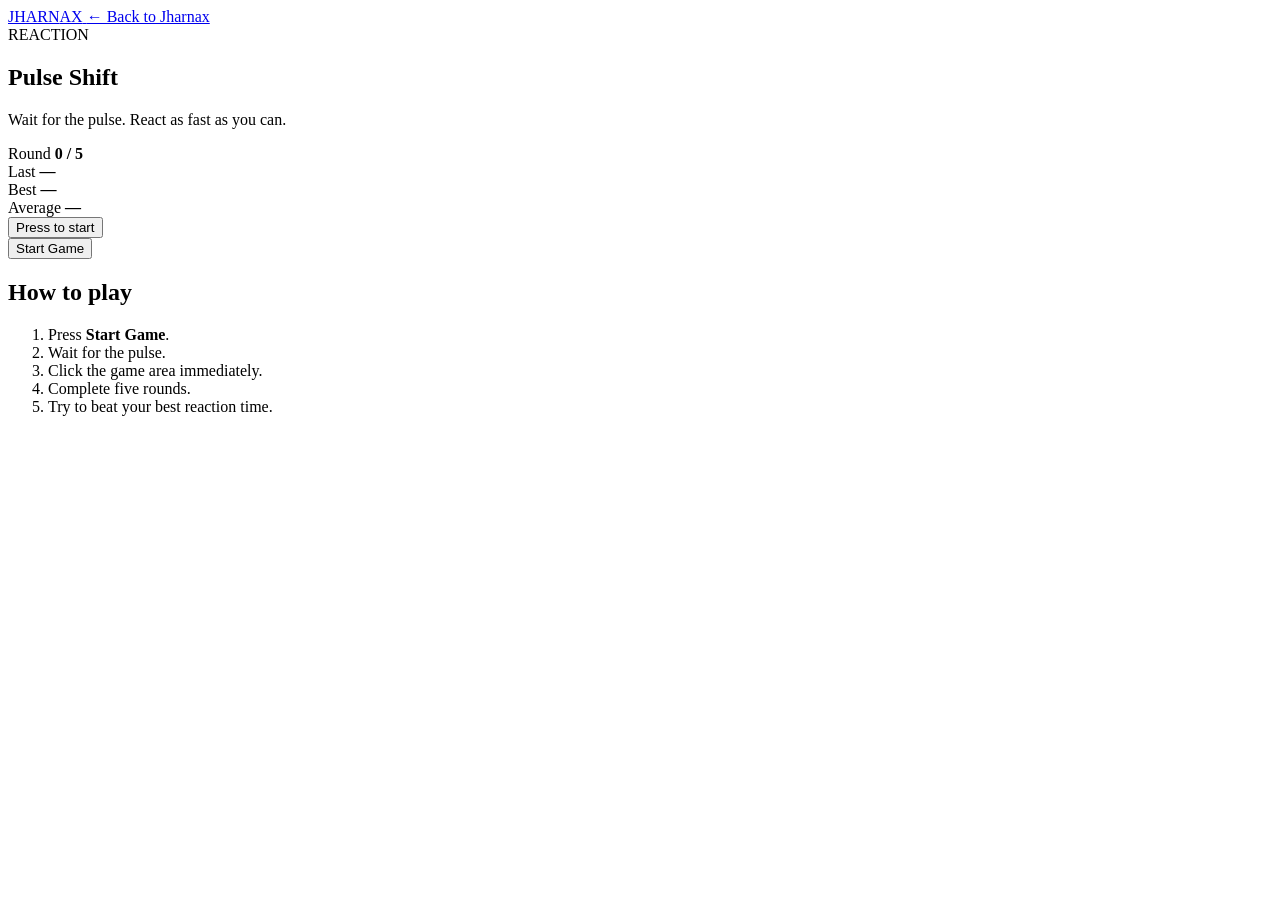
==== games/pulse-shift/index.html @ b1982e3a "Create index.html" ====
<!DOCTYPE html>
<html lang="en">

<head>
    <meta charset="UTF-8">
    <meta name="viewport" content="width=device-width, initial-scale=1.0">

    <title>Pulse Shift — Jharnax</title>

    <meta
        name="description"
        content="Pulse Shift — test your reaction speed in an original Jharnax browser game."
    >

    <link rel="stylesheet" href="style.css">
</head>

<body>

    <header class="game-header">

        <a href="../../index.html" class="brand">
            JHARN<span>AX</span>
        </a>

        <a href="../../index.html" class="back-link">
            ← Back to Jharnax
        </a>

    </header>


    <main class="game-page">

        <section class="game-intro">

            <div class="game-category">
                REACTION
            </div>

            <h1>
                Pulse Shift
            </h1>

            <p>
                Wait for the pulse. React as fast as you can.
            </p>

        </section>


        <section class="game-panel">

            <div class="game-stats">

                <div class="stat">
                    <span>Round</span>
                    <strong id="round">0 / 5</strong>
                </div>

                <div class="stat">
                    <span>Last</span>
                    <strong id="lastTime">—</strong>
                </div>

                <div class="stat">
                    <span>Best</span>
                    <strong id="bestTime">—</strong>
                </div>

                <div class="stat">
                    <span>Average</span>
                    <strong id="averageTime">—</strong>
                </div>

            </div>


            <button
                id="gameArea"
                class="game-area"
                type="button"
            >

                <span id="gameMessage">
                    Press to start
                </span>

            </button>


            <div class="game-actions">

                <button
                    id="startButton"
                    class="primary-button"
                    type="button"
                >
                    Start Game
                </button>

            </div>

        </section>


        <section class="instructions">

            <h2>
                How to play
            </h2>

            <ol>
                <li>Press <strong>Start Game</strong>.</li>
                <li>Wait for the pulse.</li>
                <li>Click the game area immediately.</li>
                <li>Complete five rounds.</li>
                <li>Try to beat your best reaction time.</li>
            </ol>

        </section>

    </main>


    <script src="script.js"></script>

</body>

</html>
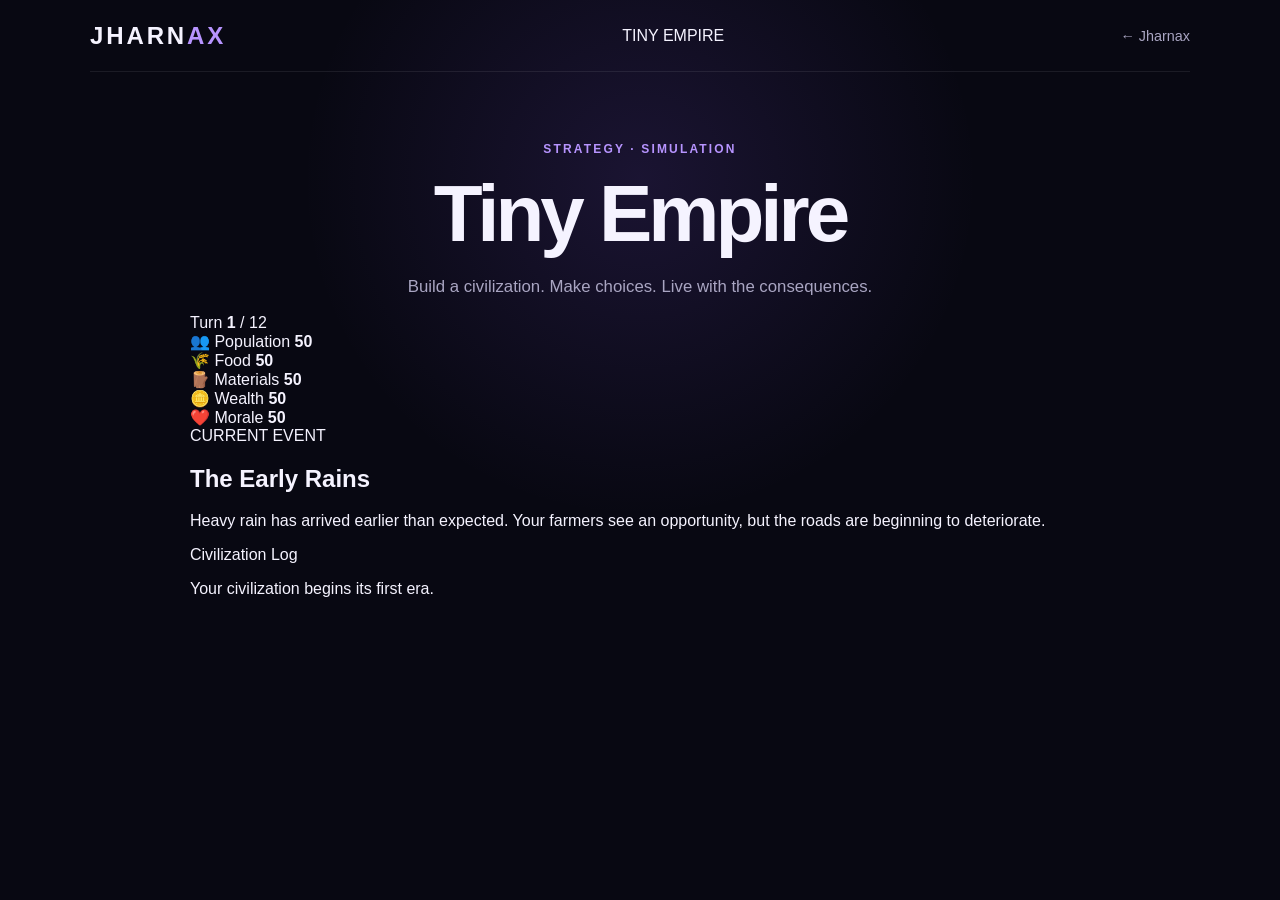
==== commit 08733723: "Update index.html" ====
--- a/games/pulse-shift/index.html
+++ b/games/pulse-shift/index.html
@@ -5,11 +5,11 @@
     <meta charset="UTF-8">
     <meta name="viewport" content="width=device-width, initial-scale=1.0">
 
-    <title>Pulse Shift — Jharnax</title>
+    <title>Tiny Empire — Jharnax</title>
 
     <meta
         name="description"
-        content="Pulse Shift — test your reaction speed in an original Jharnax browser game."
+        content="Tiny Empire — build a civilization through choices, consequences and strategy."
     >
 
     <link rel="stylesheet" href="style.css">
@@ -23,8 +23,12 @@
             JHARN<span>AX</span>
         </a>
 
+        <div class="game-header-title">
+            TINY EMPIRE
+        </div>
+
         <a href="../../index.html" class="back-link">
-            ← Back to Jharnax
+            ← Jharnax
         </a>
 
     </header>
@@ -32,91 +36,266 @@
 
     <main class="game-page">
 
+        <!-- GAME HEADER -->
+
         <section class="game-intro">
 
             <div class="game-category">
-                REACTION
+                STRATEGY · SIMULATION
             </div>
 
             <h1>
-                Pulse Shift
+                Tiny Empire
             </h1>
 
             <p>
-                Wait for the pulse. React as fast as you can.
+                Build a civilization. Make choices. Live with the consequences.
             </p>
 
         </section>
 
 
-        <section class="game-panel">
-
-            <div class="game-stats">
-
-                <div class="stat">
-                    <span>Round</span>
-                    <strong id="round">0 / 5</strong>
-                </div>
-
-                <div class="stat">
-                    <span>Last</span>
-                    <strong id="lastTime">—</strong>
-                </div>
-
-                <div class="stat">
-                    <span>Best</span>
-                    <strong id="bestTime">—</strong>
-                </div>
-
-                <div class="stat">
-                    <span>Average</span>
-                    <strong id="averageTime">—</strong>
-                </div>
+        <!-- TURN -->
+
+        <div class="turn-display">
+            Turn <strong id="turnNumber">1</strong> / 12
+        </div>
+
+
+        <!-- RESOURCES -->
+
+        <section class="resources">
+
+            <div class="resource-card">
+
+                <div class="resource-top">
+                    <span>👥 Population</span>
+                    <strong id="populationValue">50</strong>
+                </div>
+
+                <div class="resource-bar">
+                    <div
+                        class="resource-fill population-fill"
+                        id="populationBar"
+                    ></div>
+                </div>
+
+            </div>
+
+
+            <div class="resource-card">
+
+                <div class="resource-top">
+                    <span>🌾 Food</span>
+                    <strong id="foodValue">50</strong>
+                </div>
+
+                <div class="resource-bar">
+                    <div
+                        class="resource-fill food-fill"
+                        id="foodBar"
+                    ></div>
+                </div>
+
+            </div>
+
+
+            <div class="resource-card">
+
+                <div class="resource-top">
+                    <span>🪵 Materials</span>
+                    <strong id="materialsValue">50</strong>
+                </div>
+
+                <div class="resource-bar">
+                    <div
+                        class="resource-fill materials-fill"
+                        id="materialsBar"
+                    ></div>
+                </div>
+
+            </div>
+
+
+            <div class="resource-card">
+
+                <div class="resource-top">
+                    <span>🪙 Wealth</span>
+                    <strong id="wealthValue">50</strong>
+                </div>
+
+                <div class="resource-bar">
+                    <div
+                        class="resource-fill wealth-fill"
+                        id="wealthBar"
+                    ></div>
+                </div>
+
+            </div>
+
+
+            <div class="resource-card">
+
+                <div class="resource-top">
+                    <span>❤️ Morale</span>
+                    <strong id="moraleValue">50</strong>
+                </div>
+
+                <div class="resource-bar">
+                    <div
+                        class="resource-fill morale-fill"
+                        id="moraleBar"
+                    ></div>
+                </div>
+
+            </div>
+
+        </section>
+
+
+        <!-- EVENT -->
+
+        <section class="event-panel">
+
+            <div class="event-label">
+                CURRENT EVENT
+            </div>
+
+            <h2 id="eventTitle">
+                The Early Rains
+            </h2>
+
+            <p
+                class="event-description"
+                id="eventDescription"
+            >
+                Heavy rain has arrived earlier than expected.
+                Your farmers see an opportunity, but the roads
+                are beginning to deteriorate.
+            </p>
+
+
+            <div
+                class="choices"
+                id="choices"
+            >
+
+                <!-- Choices generated by JavaScript -->
+
+            </div>
+
+        </section>
+
+
+        <!-- LOG -->
+
+        <section class="civilization-log">
+
+            <div class="log-heading">
+                Civilization Log
+            </div>
+
+            <div
+                class="log-entries"
+                id="logEntries"
+            >
+                <p>
+                    Your civilization begins its first era.
+                </p>
+            </div>
+
+        </section>
+
+
+        <!-- END SCREEN -->
+
+        <section
+            class="end-screen"
+            id="endScreen"
+            hidden
+        >
+
+            <div class="game-category">
+                ERA COMPLETE
+            </div>
+
+            <h2 id="endingTitle">
+                Your Era Is Complete
+            </h2>
+
+            <p
+                class="ending-subtitle"
+                id="endingSubtitle"
+            ></p>
+
+
+            <div class="final-stats">
+
+                <div>
+                    <span>Population</span>
+                    <strong id="finalPopulation"></strong>
+                </div>
+
+                <div>
+                    <span>Food</span>
+                    <strong id="finalFood"></strong>
+                </div>
+
+                <div>
+                    <span>Materials</span>
+                    <strong id="finalMaterials"></strong>
+                </div>
+
+                <div>
+                    <span>Wealth</span>
+                    <strong id="finalWealth"></strong>
+                </div>
+
+                <div>
+                    <span>Morale</span>
+                    <strong id="finalMorale"></strong>
+                </div>
+
+            </div>
+
+
+            <div class="final-story">
+
+                <h3>
+                    Your Civilization
+                </h3>
+
+                <p id="finalStory"></p>
+
+            </div>
+
+
+            <div class="defining-trait">
+
+                <span>
+                    Your defining trait
+                </span>
+
+                <strong id="definingTrait"></strong>
 
             </div>
 
 
             <button
-                id="gameArea"
-                class="game-area"
+                id="playAgainButton"
+                class="primary-button"
                 type="button"
             >
-
-                <span id="gameMessage">
-                    Press to start
-                </span>
-
+                Build Again
             </button>
 
 
-            <div class="game-actions">
-
-                <button
-                    id="startButton"
-                    class="primary-button"
-                    type="button"
-                >
-                    Start Game
-                </button>
-
-            </div>
-
-        </section>
-
-
-        <section class="instructions">
-
-            <h2>
-                How to play
-            </h2>
-
-            <ol>
-                <li>Press <strong>Start Game</strong>.</li>
-                <li>Wait for the pulse.</li>
-                <li>Click the game area immediately.</li>
-                <li>Complete five rounds.</li>
-                <li>Try to beat your best reaction time.</li>
-            </ol>
+            <a
+                href="../../index.html"
+                class="secondary-button"
+            >
+                Return to Jharnax
+            </a>
 
         </section>
 
--- a/games/pulse-shift/style.css
+++ b/games/pulse-shift/style.css
@@ -0,0 +1,338 @@
+:root {
+    --bg: #080812;
+    --surface: #111124;
+    --surface-light: #181833;
+    --text: #f5f3ff;
+    --muted: #a9a5c2;
+    --accent: #8b5cf6;
+    --accent-light: #b794ff;
+    --danger: #ef4444;
+    --success: #22c55e;
+    --border: rgba(255, 255, 255, 0.08);
+}
+
+* {
+    box-sizing: border-box;
+}
+
+body {
+    margin: 0;
+    min-height: 100vh;
+
+    font-family:
+        Arial,
+        Helvetica,
+        sans-serif;
+
+    background:
+        radial-gradient(
+            circle at 50% 20%,
+            rgba(139, 92, 246, 0.14),
+            transparent 35%
+        ),
+        var(--bg);
+
+    color: var(--text);
+}
+
+button {
+    font: inherit;
+}
+
+.brand {
+    color: var(--text);
+    text-decoration: none;
+
+    font-size: 1.5rem;
+    font-weight: 900;
+    letter-spacing: 0.12em;
+}
+
+.brand span {
+    color: var(--accent-light);
+}
+
+
+/* HEADER */
+
+.game-header {
+    width: min(1100px, calc(100% - 40px));
+
+    min-height: 72px;
+
+    margin: 0 auto;
+
+    display: flex;
+    align-items: center;
+    justify-content: space-between;
+
+    border-bottom: 1px solid var(--border);
+}
+
+.back-link {
+    color: var(--muted);
+
+    font-size: 0.9rem;
+    text-decoration: none;
+}
+
+.back-link:hover {
+    color: var(--text);
+}
+
+
+/* PAGE */
+
+.game-page {
+    width: min(900px, calc(100% - 40px));
+
+    margin: 0 auto;
+
+    padding: 70px 0 100px;
+}
+
+.game-intro {
+    text-align: center;
+}
+
+.game-category {
+    color: var(--accent-light);
+
+    font-size: 0.75rem;
+    font-weight: 800;
+
+    letter-spacing: 0.18em;
+}
+
+.game-intro h1 {
+    margin: 12px 0 12px;
+
+    font-size: clamp(3rem, 8vw, 5rem);
+    letter-spacing: -0.05em;
+}
+
+.game-intro p {
+    color: var(--muted);
+
+    font-size: 1.05rem;
+}
+
+
+/* GAME PANEL */
+
+.game-panel {
+    margin-top: 45px;
+
+    padding: 25px;
+
+    border: 1px solid var(--border);
+    border-radius: 24px;
+
+    background: rgba(17, 17, 36, 0.8);
+}
+
+
+/* STATS */
+
+.game-stats {
+    display: grid;
+
+    grid-template-columns:
+        repeat(4, 1fr);
+
+    gap: 12px;
+
+    margin-bottom: 18px;
+}
+
+.stat {
+    padding: 14px;
+
+    border: 1px solid var(--border);
+    border-radius: 12px;
+
+    background: var(--surface-light);
+
+    text-align: center;
+}
+
+.stat span {
+    display: block;
+
+    margin-bottom: 6px;
+
+    color: var(--muted);
+
+    font-size: 0.72rem;
+    text-transform: uppercase;
+    letter-spacing: 0.08em;
+}
+
+.stat strong {
+    font-size: 1rem;
+}
+
+
+/* GAME AREA */
+
+.game-area {
+    width: 100%;
+    min-height: 390px;
+
+    border: 2px solid var(--border);
+    border-radius: 18px;
+
+    background:
+        radial-gradient(
+            circle at center,
+            rgba(139, 92, 246, 0.08),
+            transparent 55%
+        ),
+        var(--surface);
+
+    color: var(--text);
+
+    cursor: pointer;
+
+    transition:
+        background 0.15s ease,
+        border-color 0.15s ease;
+}
+
+.game-area:hover {
+    border-color: rgba(183, 148, 255, 0.3);
+}
+
+.game-area.waiting {
+    background:
+        radial-gradient(
+            circle at center,
+            rgba(239, 68, 68, 0.2),
+            transparent 55%
+        ),
+        var(--surface);
+}
+
+.game-area.ready {
+    background:
+        radial-gradient(
+            circle at center,
+            rgba(34, 197, 94, 0.35),
+            transparent 60%
+        ),
+        #102219;
+
+    border-color: var(--success);
+}
+
+.game-area.too-early {
+    background:
+        radial-gradient(
+            circle at center,
+            rgba(239, 68, 68, 0.25),
+            transparent 60%
+        ),
+        #211015;
+
+    border-color: var(--danger);
+}
+
+#gameMessage {
+    display: block;
+
+    padding: 20px;
+
+    font-size: clamp(1.2rem, 3vw, 1.8rem);
+    font-weight: 700;
+}
+
+
+/* BUTTON */
+
+.game-actions {
+    display: flex;
+    justify-content: center;
+
+    margin-top: 20px;
+}
+
+.primary-button {
+    padding: 13px 28px;
+
+    border: 0;
+    border-radius: 12px;
+
+    background: var(--accent);
+    color: white;
+
+    font-weight: 700;
+
+    cursor: pointer;
+
+    transition:
+        transform 0.2s ease,
+        background 0.2s ease;
+}
+
+.primary-button:hover {
+    background: var(--accent-light);
+
+    transform: translateY(-2px);
+}
+
+
+/* INSTRUCTIONS */
+
+.instructions {
+    max-width: 650px;
+
+    margin: 55px auto 0;
+}
+
+.instructions h2 {
+    margin-bottom: 18px;
+
+    font-size: 1.5rem;
+}
+
+.instructions ol {
+    margin: 0;
+    padding-left: 22px;
+
+    color: var(--muted);
+
+    line-height: 1.9;
+}
+
+.instructions strong {
+    color: var(--text);
+}
+
+
+/* MOBILE */
+
+@media (max-width: 650px) {
+
+    .game-header {
+        width: min(100% - 28px, 1100px);
+    }
+
+    .game-page {
+        width: min(100% - 28px, 900px);
+
+        padding-top: 50px;
+    }
+
+    .game-panel {
+        padding: 15px;
+    }
+
+    .game-stats {
+        grid-template-columns:
+            repeat(2, 1fr);
+    }
+
+    .game-area {
+        min-height: 320px;
+    }
+}
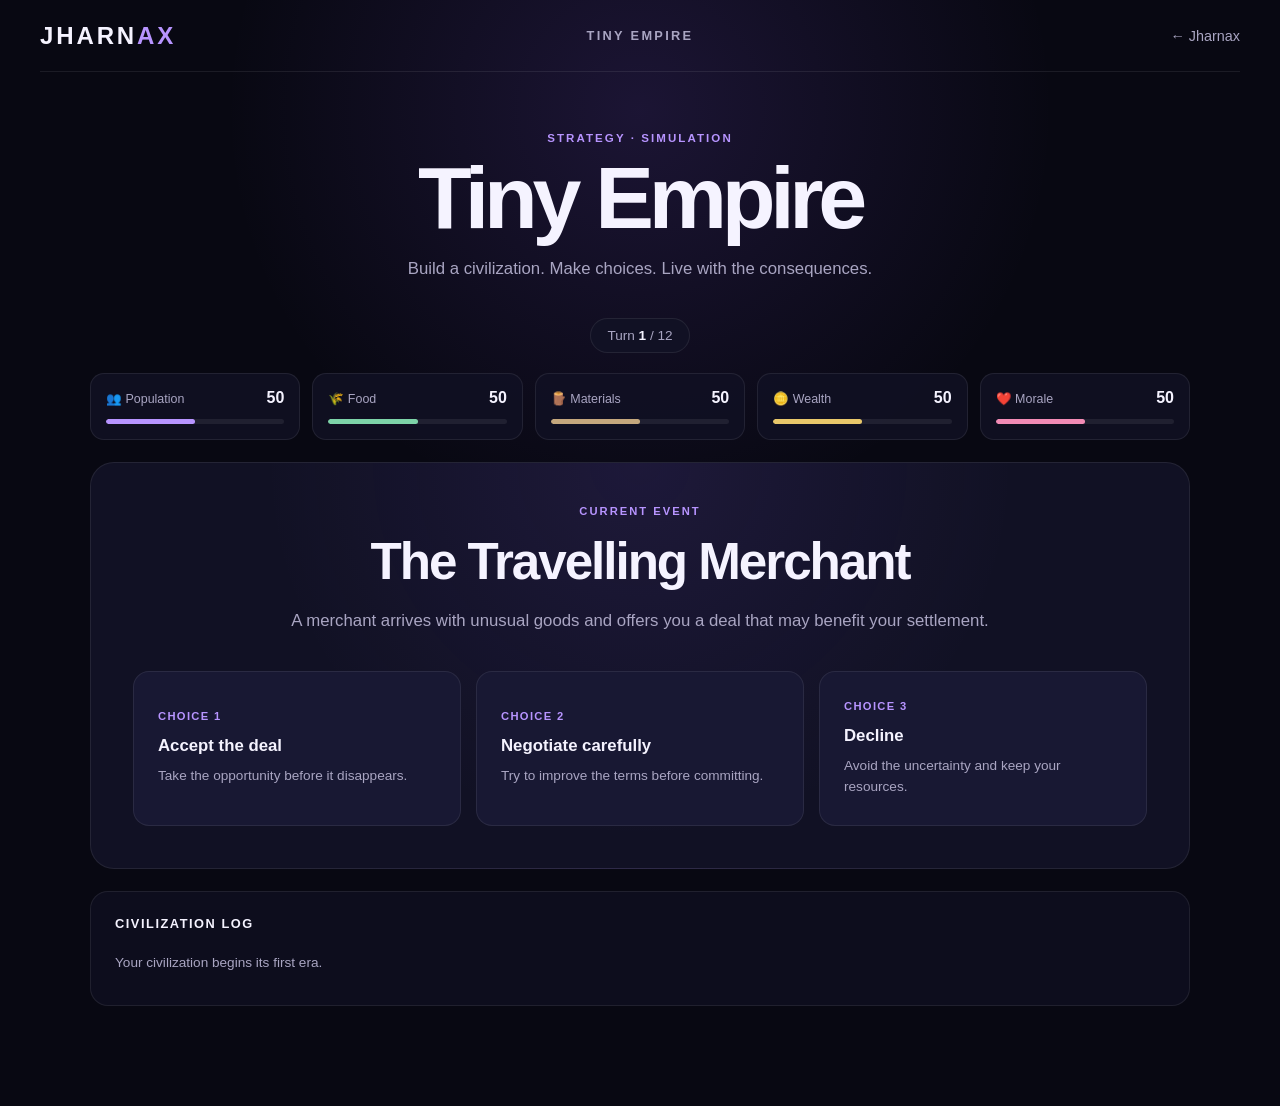
==== commit 523b1729: "Update index.html" ====
--- a/games/pulse-shift/index.html
+++ b/games/pulse-shift/index.html
@@ -2,8 +2,13 @@
 <html lang="en">
 
 <head>
+
     <meta charset="UTF-8">
-    <meta name="viewport" content="width=device-width, initial-scale=1.0">
+
+    <meta
+        name="viewport"
+        content="width=device-width, initial-scale=1.0"
+    >
 
     <title>Tiny Empire — Jharnax</title>
 
@@ -13,9 +18,14 @@
     >
 
     <link rel="stylesheet" href="style.css">
+
 </head>
 
+
 <body>
+
+
+    <!-- HEADER -->
 
     <header class="game-header">
 
@@ -34,9 +44,13 @@
     </header>
 
 
+
+    <!-- GAME -->
+
     <main class="game-page">
 
-        <!-- GAME HEADER -->
+
+        <!-- GAME INTRO -->
 
         <section class="game-intro">
 
@@ -55,115 +69,174 @@
         </section>
 
 
+
         <!-- TURN -->
 
         <div class="turn-display">
+
             Turn <strong id="turnNumber">1</strong> / 12
+
         </div>
 
 
+
         <!-- RESOURCES -->
 
         <section class="resources">
 
+
             <div class="resource-card">
 
                 <div class="resource-top">
-                    <span>👥 Population</span>
-                    <strong id="populationValue">50</strong>
+
+                    <span>
+                        👥 Population
+                    </span>
+
+                    <strong id="populationValue">
+                        50
+                    </strong>
+
                 </div>
 
                 <div class="resource-bar">
+
                     <div
                         class="resource-fill population-fill"
                         id="populationBar"
                     ></div>
-                </div>
-
-            </div>
+
+                </div>
+
+            </div>
+
 
 
             <div class="resource-card">
 
                 <div class="resource-top">
-                    <span>🌾 Food</span>
-                    <strong id="foodValue">50</strong>
+
+                    <span>
+                        🌾 Food
+                    </span>
+
+                    <strong id="foodValue">
+                        50
+                    </strong>
+
                 </div>
 
                 <div class="resource-bar">
+
                     <div
                         class="resource-fill food-fill"
                         id="foodBar"
                     ></div>
-                </div>
-
-            </div>
+
+                </div>
+
+            </div>
+
 
 
             <div class="resource-card">
 
                 <div class="resource-top">
-                    <span>🪵 Materials</span>
-                    <strong id="materialsValue">50</strong>
+
+                    <span>
+                        🪵 Materials
+                    </span>
+
+                    <strong id="materialsValue">
+                        50
+                    </strong>
+
                 </div>
 
                 <div class="resource-bar">
+
                     <div
                         class="resource-fill materials-fill"
                         id="materialsBar"
                     ></div>
-                </div>
-
-            </div>
+
+                </div>
+
+            </div>
+
 
 
             <div class="resource-card">
 
                 <div class="resource-top">
-                    <span>🪙 Wealth</span>
-                    <strong id="wealthValue">50</strong>
+
+                    <span>
+                        🪙 Wealth
+                    </span>
+
+                    <strong id="wealthValue">
+                        50
+                    </strong>
+
                 </div>
 
                 <div class="resource-bar">
+
                     <div
                         class="resource-fill wealth-fill"
                         id="wealthBar"
                     ></div>
-                </div>
-
-            </div>
+
+                </div>
+
+            </div>
+
 
 
             <div class="resource-card">
 
                 <div class="resource-top">
-                    <span>❤️ Morale</span>
-                    <strong id="moraleValue">50</strong>
+
+                    <span>
+                        ❤️ Morale
+                    </span>
+
+                    <strong id="moraleValue">
+                        50
+                    </strong>
+
                 </div>
 
                 <div class="resource-bar">
+
                     <div
                         class="resource-fill morale-fill"
                         id="moraleBar"
                     ></div>
-                </div>
-
-            </div>
+
+                </div>
+
+            </div>
+
 
         </section>
 
 
+
         <!-- EVENT -->
 
         <section class="event-panel">
+
 
             <div class="event-label">
                 CURRENT EVENT
             </div>
+
 
             <h2 id="eventTitle">
                 The Early Rains
             </h2>
+
 
             <p
                 class="event-description"
@@ -184,27 +257,35 @@
 
             </div>
 
+
         </section>
 
 
-        <!-- LOG -->
+
+        <!-- CIVILIZATION LOG -->
 
         <section class="civilization-log">
+
 
             <div class="log-heading">
                 Civilization Log
             </div>
+
 
             <div
                 class="log-entries"
                 id="logEntries"
             >
+
                 <p>
                     Your civilization begins its first era.
                 </p>
-            </div>
+
+            </div>
+
 
         </section>
+
 
 
         <!-- END SCREEN -->
@@ -215,13 +296,16 @@
             hidden
         >
 
+
             <div class="game-category">
                 ERA COMPLETE
             </div>
+
 
             <h2 id="endingTitle">
                 Your Era Is Complete
             </h2>
+
 
             <p
                 class="ending-subtitle"
@@ -229,57 +313,193 @@
             ></p>
 
 
+
+            <!-- FINAL STATS -->
+
             <div class="final-stats">
 
+
                 <div>
-                    <span>Population</span>
+
+                    <span>
+                        Population
+                    </span>
+
                     <strong id="finalPopulation"></strong>
-                </div>
+
+                </div>
+
 
                 <div>
-                    <span>Food</span>
+
+                    <span>
+                        Food
+                    </span>
+
                     <strong id="finalFood"></strong>
-                </div>
+
+                </div>
+
 
                 <div>
-                    <span>Materials</span>
+
+                    <span>
+                        Materials
+                    </span>
+
                     <strong id="finalMaterials"></strong>
-                </div>
+
+                </div>
+
 
                 <div>
-                    <span>Wealth</span>
+
+                    <span>
+                        Wealth
+                    </span>
+
                     <strong id="finalWealth"></strong>
-                </div>
+
+                </div>
+
 
                 <div>
-                    <span>Morale</span>
+
+                    <span>
+                        Morale
+                    </span>
+
                     <strong id="finalMorale"></strong>
-                </div>
-
-            </div>
-
+
+                </div>
+
+
+            </div>
+
+
+
+            <!-- CIVILIZATION PORTRAIT -->
+
+            <div
+                class="civilization-portrait"
+                id="civilizationPortrait"
+                aria-label="Portrait of your civilization"
+            >
+
+                <div class="portrait-frame">
+
+
+                    <!-- SKY -->
+
+                    <div class="portrait-sky"></div>
+
+
+                    <!-- DISTANT HORIZON -->
+
+                    <div class="portrait-horizon"></div>
+
+
+                    <!-- SUN -->
+
+                    <div class="portrait-sun"></div>
+
+
+                    <!-- MOUNTAINS -->
+
+                    <div class="portrait-mountains">
+
+                        <span></span>
+                        <span></span>
+                        <span></span>
+
+                    </div>
+
+
+                    <!-- LAND -->
+
+                    <div class="portrait-land"></div>
+
+
+                    <!-- CITY -->
+
+                    <div class="portrait-city">
+
+                        <span></span>
+                        <span></span>
+                        <span></span>
+                        <span></span>
+                        <span></span>
+
+                    </div>
+
+
+                    <!-- CITY LIGHTS -->
+
+                    <div class="portrait-lights">
+
+                        <span></span>
+                        <span></span>
+                        <span></span>
+                        <span></span>
+                        <span></span>
+                        <span></span>
+
+                    </div>
+
+
+                    <!-- ATMOSPHERE -->
+
+                    <div class="portrait-glow"></div>
+
+
+                    <!-- PORTRAIT LABEL -->
+
+                    <div class="portrait-label">
+                        YOUR CIVILIZATION
+                    </div>
+
+
+                </div>
+
+            </div>
+
+
+
+            <!-- FINAL STORY -->
 
             <div class="final-story">
+
 
                 <h3>
                     Your Civilization
                 </h3>
 
+
                 <p id="finalStory"></p>
 
-            </div>
-
+
+            </div>
+
+
+
+            <!-- DEFINING TRAIT -->
 
             <div class="defining-trait">
+
 
                 <span>
                     Your defining trait
                 </span>
 
+
                 <strong id="definingTrait"></strong>
 
-            </div>
-
+
+            </div>
+
+
+
+            <!-- ACTIONS -->
 
             <button
                 id="playAgainButton"
@@ -297,13 +517,19 @@
                 Return to Jharnax
             </a>
 
+
         </section>
 
+
     </main>
 
 
+
+    <!-- SCRIPT -->
+
     <script src="script.js"></script>
 
+
 </body>
 
 </html>
--- a/games/pulse-shift/style.css
+++ b/games/pulse-shift/style.css
@@ -2,17 +2,28 @@
     --bg: #080812;
     --surface: #111124;
     --surface-light: #181833;
+
     --text: #f5f3ff;
     --muted: #a9a5c2;
+
     --accent: #8b5cf6;
     --accent-light: #b794ff;
-    --danger: #ef4444;
-    --success: #22c55e;
+
     --border: rgba(255, 255, 255, 0.08);
+
+    --population: #b794ff;
+    --food: #7dd3a8;
+    --materials: #c4a77d;
+    --wealth: #e8c76a;
+    --morale: #f28bb5;
 }
 
 * {
     box-sizing: border-box;
+}
+
+html {
+    scroll-behavior: smooth;
 }
 
 body {
@@ -26,8 +37,8 @@
 
     background:
         radial-gradient(
-            circle at 50% 20%,
-            rgba(139, 92, 246, 0.14),
+            circle at 50% 10%,
+            rgba(139, 92, 246, 0.15),
             transparent 35%
         ),
         var(--bg);
@@ -39,12 +50,35 @@
     font: inherit;
 }
 
+a {
+    color: inherit;
+    text-decoration: none;
+}
+
+
+/* =========================
+   HEADER
+========================= */
+
+.game-header {
+    width: min(1200px, calc(100% - 40px));
+
+    min-height: 72px;
+
+    margin: 0 auto;
+
+    display: grid;
+    grid-template-columns: 1fr auto 1fr;
+
+    align-items: center;
+
+    border-bottom: 1px solid var(--border);
+}
+
 .brand {
-    color: var(--text);
-    text-decoration: none;
-
     font-size: 1.5rem;
     font-weight: 900;
+
     letter-spacing: 0.12em;
 }
 
@@ -52,287 +86,598 @@
     color: var(--accent-light);
 }
 
-
-/* HEADER */
-
-.game-header {
+.game-header-title {
+    color: var(--muted);
+
+    font-size: 0.8rem;
+    font-weight: 800;
+
+    letter-spacing: 0.18em;
+}
+
+.back-link {
+    justify-self: end;
+
+    color: var(--muted);
+
+    font-size: 0.9rem;
+}
+
+.back-link:hover {
+    color: var(--text);
+}
+
+
+/* =========================
+   PAGE
+========================= */
+
+.game-page {
     width: min(1100px, calc(100% - 40px));
 
-    min-height: 72px;
-
     margin: 0 auto;
 
+    padding: 60px 0 100px;
+}
+
+
+/* =========================
+   INTRO
+========================= */
+
+.game-intro {
+    text-align: center;
+}
+
+.game-category {
+    color: var(--accent-light);
+
+    font-size: 0.72rem;
+    font-weight: 800;
+
+    letter-spacing: 0.18em;
+}
+
+.game-intro h1 {
+    margin: 12px 0;
+
+    font-size: clamp(3rem, 7vw, 5.5rem);
+
+    line-height: 0.95;
+
+    letter-spacing: -0.06em;
+}
+
+.game-intro p {
+    color: var(--muted);
+
+    font-size: 1.05rem;
+    line-height: 1.6;
+}
+
+
+/* =========================
+   TURN
+========================= */
+
+.turn-display {
+    width: fit-content;
+
+    margin: 35px auto 20px;
+
+    padding: 9px 16px;
+
+    border: 1px solid var(--border);
+    border-radius: 999px;
+
+    background: var(--surface);
+
+    color: var(--muted);
+
+    font-size: 0.85rem;
+}
+
+.turn-display strong {
+    color: var(--text);
+}
+
+
+/* =========================
+   RESOURCES
+========================= */
+
+.resources {
+    display: grid;
+
+    grid-template-columns:
+        repeat(5, minmax(0, 1fr));
+
+    gap: 12px;
+}
+
+.resource-card {
+    padding: 15px;
+
+    border: 1px solid var(--border);
+    border-radius: 14px;
+
+    background: rgba(17, 17, 36, 0.85);
+}
+
+.resource-top {
     display: flex;
+
     align-items: center;
     justify-content: space-between;
 
-    border-bottom: 1px solid var(--border);
-}
-
-.back-link {
-    color: var(--muted);
-
-    font-size: 0.9rem;
-    text-decoration: none;
-}
-
-.back-link:hover {
+    gap: 10px;
+
+    color: var(--muted);
+
+    font-size: 0.78rem;
+}
+
+.resource-top strong {
     color: var(--text);
-}
-
-
-/* PAGE */
-
-.game-page {
-    width: min(900px, calc(100% - 40px));
-
-    margin: 0 auto;
-
-    padding: 70px 0 100px;
-}
-
-.game-intro {
-    text-align: center;
-}
-
-.game-category {
-    color: var(--accent-light);
-
-    font-size: 0.75rem;
-    font-weight: 800;
-
-    letter-spacing: 0.18em;
-}
-
-.game-intro h1 {
-    margin: 12px 0 12px;
-
-    font-size: clamp(3rem, 8vw, 5rem);
-    letter-spacing: -0.05em;
-}
-
-.game-intro p {
-    color: var(--muted);
-
-    font-size: 1.05rem;
-}
-
-
-/* GAME PANEL */
-
-.game-panel {
-    margin-top: 45px;
-
-    padding: 25px;
+
+    font-size: 1rem;
+}
+
+.resource-bar {
+    height: 5px;
+
+    margin-top: 12px;
+
+    overflow: hidden;
+
+    border-radius: 999px;
+
+    background: rgba(255, 255, 255, 0.07);
+}
+
+.resource-fill {
+    width: 50%;
+    height: 100%;
+
+    border-radius: inherit;
+
+    transition: width 0.4s ease;
+}
+
+.population-fill {
+    background: var(--population);
+}
+
+.food-fill {
+    background: var(--food);
+}
+
+.materials-fill {
+    background: var(--materials);
+}
+
+.wealth-fill {
+    background: var(--wealth);
+}
+
+.morale-fill {
+    background: var(--morale);
+}
+
+
+/* =========================
+   EVENT PANEL
+========================= */
+
+.event-panel {
+    margin-top: 22px;
+
+    padding: 42px;
 
     border: 1px solid var(--border);
     border-radius: 24px;
-
-    background: rgba(17, 17, 36, 0.8);
-}
-
-
-/* STATS */
-
-.game-stats {
-    display: grid;
-
-    grid-template-columns:
-        repeat(4, 1fr);
-
-    gap: 12px;
-
-    margin-bottom: 18px;
-}
-
-.stat {
-    padding: 14px;
-
-    border: 1px solid var(--border);
-    border-radius: 12px;
-
-    background: var(--surface-light);
-
-    text-align: center;
-}
-
-.stat span {
-    display: block;
-
-    margin-bottom: 6px;
-
-    color: var(--muted);
-
-    font-size: 0.72rem;
-    text-transform: uppercase;
-    letter-spacing: 0.08em;
-}
-
-.stat strong {
-    font-size: 1rem;
-}
-
-
-/* GAME AREA */
-
-.game-area {
-    width: 100%;
-    min-height: 390px;
-
-    border: 2px solid var(--border);
-    border-radius: 18px;
 
     background:
         radial-gradient(
-            circle at center,
-            rgba(139, 92, 246, 0.08),
+            circle at 50% 0%,
+            rgba(139, 92, 246, 0.1),
             transparent 55%
         ),
         var(--surface);
 
+    text-align: center;
+}
+
+.event-label {
+    color: var(--accent-light);
+
+    font-size: 0.7rem;
+    font-weight: 800;
+
+    letter-spacing: 0.18em;
+}
+
+.event-panel h2 {
+    margin: 15px 0;
+
+    font-size: clamp(2rem, 5vw, 3.2rem);
+
+    letter-spacing: -0.04em;
+}
+
+.event-description {
+    max-width: 700px;
+
+    margin: 0 auto;
+
+    color: var(--muted);
+
+    font-size: 1.05rem;
+    line-height: 1.75;
+}
+
+
+/* =========================
+   CHOICES
+========================= */
+
+.choices {
+    display: grid;
+
+    grid-template-columns:
+        repeat(3, minmax(0, 1fr));
+
+    gap: 15px;
+
+    margin-top: 35px;
+}
+
+.choice-button {
+    min-height: 155px;
+
+    padding: 24px;
+
+    border: 1px solid var(--border);
+    border-radius: 16px;
+
+    background: var(--surface-light);
+
     color: var(--text);
 
+    text-align: left;
+
     cursor: pointer;
 
     transition:
-        background 0.15s ease,
-        border-color 0.15s ease;
-}
-
-.game-area:hover {
-    border-color: rgba(183, 148, 255, 0.3);
-}
-
-.game-area.waiting {
+        transform 0.2s ease,
+        border-color 0.2s ease,
+        background 0.2s ease;
+}
+
+.choice-button:hover {
+    transform: translateY(-4px);
+
+    border-color:
+        rgba(183, 148, 255, 0.45);
+
+    background:
+        rgba(139, 92, 246, 0.12);
+}
+
+.choice-number {
+    display: block;
+
+    margin-bottom: 14px;
+
+    color: var(--accent-light);
+
+    font-size: 0.7rem;
+    font-weight: 800;
+
+    letter-spacing: 0.12em;
+}
+
+.choice-title {
+    display: block;
+
+    margin-bottom: 9px;
+
+    font-size: 1.05rem;
+    font-weight: 700;
+}
+
+.choice-description {
+    display: block;
+
+    color: var(--muted);
+
+    font-size: 0.85rem;
+
+    line-height: 1.55;
+}
+
+
+/* =========================
+   LOG
+========================= */
+
+.civilization-log {
+    margin-top: 22px;
+
+    padding: 24px;
+
+    border: 1px solid var(--border);
+    border-radius: 18px;
+
+    background: rgba(17, 17, 36, 0.65);
+}
+
+.log-heading {
+    margin-bottom: 14px;
+
+    color: var(--text);
+
+    font-size: 0.8rem;
+    font-weight: 800;
+
+    letter-spacing: 0.12em;
+    text-transform: uppercase;
+}
+
+.log-entries {
+    max-height: 150px;
+
+    overflow-y: auto;
+}
+
+.log-entries p {
+    margin: 8px 0;
+
+    color: var(--muted);
+
+    font-size: 0.85rem;
+
+    line-height: 1.5;
+}
+
+
+/* =========================
+   END SCREEN
+========================= */
+
+.end-screen {
+    padding: 55px 30px;
+
+    border: 1px solid var(--border);
+    border-radius: 24px;
+
     background:
         radial-gradient(
-            circle at center,
-            rgba(239, 68, 68, 0.2),
+            circle at 50% 0%,
+            rgba(139, 92, 246, 0.16),
             transparent 55%
         ),
         var(--surface);
-}
-
-.game-area.ready {
-    background:
-        radial-gradient(
-            circle at center,
-            rgba(34, 197, 94, 0.35),
-            transparent 60%
-        ),
-        #102219;
-
-    border-color: var(--success);
-}
-
-.game-area.too-early {
-    background:
-        radial-gradient(
-            circle at center,
-            rgba(239, 68, 68, 0.25),
-            transparent 60%
-        ),
-        #211015;
-
-    border-color: var(--danger);
-}
-
-#gameMessage {
+
+    text-align: center;
+}
+
+.end-screen h2 {
+    margin: 15px 0 10px;
+
+    font-size: clamp(2.4rem, 6vw, 4rem);
+
+    letter-spacing: -0.05em;
+}
+
+.ending-subtitle {
+    color: var(--muted);
+
+    font-size: 1.05rem;
+    line-height: 1.6;
+}
+
+.final-stats {
+    max-width: 750px;
+
+    margin: 35px auto;
+
+    display: grid;
+
+    grid-template-columns:
+        repeat(5, 1fr);
+
+    gap: 10px;
+}
+
+.final-stats div {
+    padding: 16px;
+
+    border: 1px solid var(--border);
+    border-radius: 12px;
+
+    background: var(--surface-light);
+}
+
+.final-stats span {
     display: block;
 
-    padding: 20px;
-
-    font-size: clamp(1.2rem, 3vw, 1.8rem);
+    margin-bottom: 7px;
+
+    color: var(--muted);
+
+    font-size: 0.7rem;
+}
+
+.final-stats strong {
+    font-size: 1.2rem;
+}
+
+.final-story {
+    max-width: 650px;
+
+    margin: 35px auto;
+
+    padding-top: 30px;
+
+    border-top: 1px solid var(--border);
+}
+
+.final-story h3 {
+    margin-bottom: 12px;
+
+    font-size: 1rem;
+}
+
+.final-story p {
+    color: var(--muted);
+
+    line-height: 1.75;
+}
+
+.defining-trait {
+    margin: 35px auto;
+
+    display: flex;
+    flex-direction: column;
+
+    gap: 8px;
+}
+
+.defining-trait span {
+    color: var(--muted);
+
+    font-size: 0.75rem;
+
+    text-transform: uppercase;
+    letter-spacing: 0.15em;
+}
+
+.defining-trait strong {
+    color: var(--accent-light);
+
+    font-size: 1.8rem;
+}
+
+.primary-button,
+.secondary-button {
+    display: inline-block;
+
+    margin: 8px;
+
+    padding: 13px 24px;
+
+    border-radius: 11px;
+
     font-weight: 700;
-}
-
-
-/* BUTTON */
-
-.game-actions {
-    display: flex;
-    justify-content: center;
-
-    margin-top: 20px;
+
+    cursor: pointer;
 }
 
 .primary-button {
-    padding: 13px 28px;
-
     border: 0;
-    border-radius: 12px;
 
     background: var(--accent);
     color: white;
-
-    font-weight: 700;
-
-    cursor: pointer;
-
-    transition:
-        transform 0.2s ease,
-        background 0.2s ease;
 }
 
 .primary-button:hover {
     background: var(--accent-light);
-
-    transform: translateY(-2px);
-}
-
-
-/* INSTRUCTIONS */
-
-.instructions {
-    max-width: 650px;
-
-    margin: 55px auto 0;
-}
-
-.instructions h2 {
-    margin-bottom: 18px;
-
-    font-size: 1.5rem;
-}
-
-.instructions ol {
-    margin: 0;
-    padding-left: 22px;
-
-    color: var(--muted);
-
-    line-height: 1.9;
-}
-
-.instructions strong {
+}
+
+.secondary-button {
+    border: 1px solid var(--border);
+
+    color: var(--muted);
+}
+
+.secondary-button:hover {
     color: var(--text);
-}
-
-
-/* MOBILE */
-
-@media (max-width: 650px) {
-
-    .game-header {
-        width: min(100% - 28px, 1100px);
-    }
-
-    .game-page {
-        width: min(100% - 28px, 900px);
-
-        padding-top: 50px;
-    }
-
-    .game-panel {
-        padding: 15px;
-    }
-
-    .game-stats {
+
+    border-color:
+        rgba(183, 148, 255, 0.35);
+}
+
+
+/* =========================
+   HIDDEN
+========================= */
+
+[hidden] {
+    display: none !important;
+}
+
+
+/* =========================
+   MOBILE
+========================= */
+
+@media (max-width: 850px) {
+
+    .resources {
+        grid-template-columns:
+            repeat(2, minmax(0, 1fr));
+    }
+
+    .resources .resource-card:last-child {
+        grid-column: span 2;
+    }
+
+    .choices {
+        grid-template-columns: 1fr;
+    }
+
+    .choice-button {
+        min-height: auto;
+    }
+
+    .final-stats {
         grid-template-columns:
             repeat(2, 1fr);
     }
 
-    .game-area {
-        min-height: 320px;
-    }
-}
+    .final-stats div:last-child {
+        grid-column: span 2;
+    }
+}
+
+
+@media (max-width: 600px) {
+
+    .game-header {
+        width: calc(100% - 28px);
+
+        grid-template-columns:
+            1fr auto;
+    }
+
+    .game-header-title {
+        display: none;
+    }
+
+    .game-page {
+        width: calc(100% - 28px);
+
+        padding-top: 45px;
+    }
+
+    .resources {
+        grid-template-columns: 1fr;
+    }
+
+    .resources .resource-card:last-child {
+        grid-column: auto;
+    }
+
+    .event-panel {
+        padding: 28px 18px;
+    }
+
+    .final-stats {
+        grid-template-columns: 1fr;
+    }
+
+    .final-stats div:last-child {
+        grid-column: auto;
+    }
+}
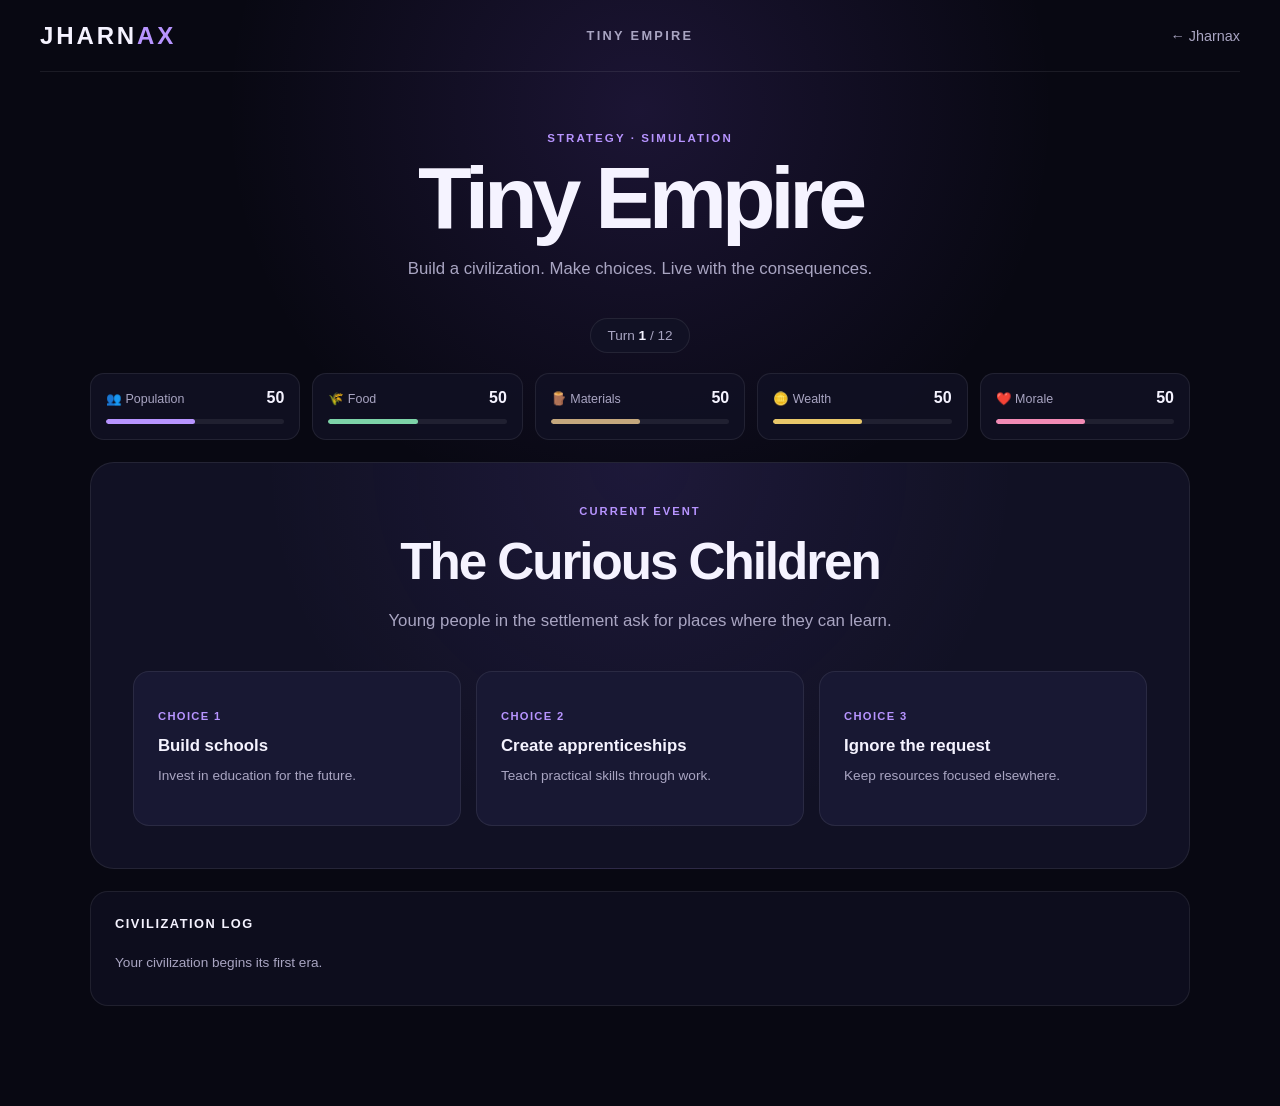
==== commit e93ec45e: "Update index.html" ====
--- a/games/pulse-shift/index.html
+++ b/games/pulse-shift/index.html
@@ -25,481 +25,473 @@
 <body>
 
 
-    <!-- HEADER -->
-
-    <header class="game-header">
-
-        <a href="../../index.html" class="brand">
-            JHARN<span>AX</span>
-        </a>
-
-        <div class="game-header-title">
-            TINY EMPIRE
-        </div>
-
-        <a href="../../index.html" class="back-link">
-            ← Jharnax
-        </a>
-
-    </header>
-
-
-
-    <!-- GAME -->
-
-    <main class="game-page">
-
-
-        <!-- GAME INTRO -->
-
-        <section class="game-intro">
-
-            <div class="game-category">
-                STRATEGY · SIMULATION
-            </div>
-
-            <h1>
-                Tiny Empire
-            </h1>
+<header class="game-header">
+
+    <a
+        href="../../index.html"
+        class="brand"
+    >
+        JHARN<span>AX</span>
+    </a>
+
+
+    <div class="game-header-title">
+        TINY EMPIRE
+    </div>
+
+
+    <a
+        href="../../index.html"
+        class="back-link"
+    >
+        ← Jharnax
+    </a>
+
+</header>
+
+
+
+<main class="game-page">
+
+
+    <!-- GAME INTRO -->
+
+    <section class="game-intro">
+
+        <div class="game-category">
+            STRATEGY · SIMULATION
+        </div>
+
+        <h1>
+            Tiny Empire
+        </h1>
+
+        <p>
+            Build a civilization. Make choices. Live with the consequences.
+        </p>
+
+    </section>
+
+
+
+    <!-- TURN -->
+
+    <div class="turn-display">
+
+        Turn
+
+        <strong id="turnNumber">
+            1
+        </strong>
+
+        / 12
+
+    </div>
+
+
+
+    <!-- RESOURCES -->
+
+    <section class="resources">
+
+
+        <div class="resource-card">
+
+            <div class="resource-top">
+
+                <span>
+                    👥 Population
+                </span>
+
+                <strong id="populationValue">
+                    50
+                </strong>
+
+            </div>
+
+            <div class="resource-bar">
+
+                <div
+                    class="resource-fill population-fill"
+                    id="populationBar"
+                ></div>
+
+            </div>
+
+        </div>
+
+
+
+        <div class="resource-card">
+
+            <div class="resource-top">
+
+                <span>
+                    🌾 Food
+                </span>
+
+                <strong id="foodValue">
+                    50
+                </strong>
+
+            </div>
+
+            <div class="resource-bar">
+
+                <div
+                    class="resource-fill food-fill"
+                    id="foodBar"
+                ></div>
+
+            </div>
+
+        </div>
+
+
+
+        <div class="resource-card">
+
+            <div class="resource-top">
+
+                <span>
+                    🪵 Materials
+                </span>
+
+                <strong id="materialsValue">
+                    50
+                </strong>
+
+            </div>
+
+            <div class="resource-bar">
+
+                <div
+                    class="resource-fill materials-fill"
+                    id="materialsBar"
+                ></div>
+
+            </div>
+
+        </div>
+
+
+
+        <div class="resource-card">
+
+            <div class="resource-top">
+
+                <span>
+                    🪙 Wealth
+                </span>
+
+                <strong id="wealthValue">
+                    50
+                </strong>
+
+            </div>
+
+            <div class="resource-bar">
+
+                <div
+                    class="resource-fill wealth-fill"
+                    id="wealthBar"
+                ></div>
+
+            </div>
+
+        </div>
+
+
+
+        <div class="resource-card">
+
+            <div class="resource-top">
+
+                <span>
+                    ❤️ Morale
+                </span>
+
+                <strong id="moraleValue">
+                    50
+                </strong>
+
+            </div>
+
+            <div class="resource-bar">
+
+                <div
+                    class="resource-fill morale-fill"
+                    id="moraleBar"
+                ></div>
+
+            </div>
+
+        </div>
+
+    </section>
+
+
+
+    <!-- EVENT -->
+
+    <section class="event-panel">
+
+        <div class="event-label">
+            CURRENT EVENT
+        </div>
+
+
+        <h2 id="eventTitle">
+            The Early Rains
+        </h2>
+
+
+        <p
+            class="event-description"
+            id="eventDescription"
+        >
+            Heavy rain has arrived earlier than expected.
+            Your farmers see an opportunity, but the roads
+            are beginning to deteriorate.
+        </p>
+
+
+        <div
+            class="choices"
+            id="choices"
+        >
+
+            <!-- Choices generated by JavaScript -->
+
+        </div>
+
+    </section>
+
+
+
+    <!-- CIVILIZATION LOG -->
+
+    <section class="civilization-log">
+
+        <div class="log-heading">
+            Civilization Log
+        </div>
+
+
+        <div
+            class="log-entries"
+            id="logEntries"
+        >
 
             <p>
-                Build a civilization. Make choices. Live with the consequences.
+                Your civilization begins its first era.
             </p>
 
-        </section>
-
-
-
-        <!-- TURN -->
-
-        <div class="turn-display">
-
-            Turn <strong id="turnNumber">1</strong> / 12
-
-        </div>
-
-
-
-        <!-- RESOURCES -->
-
-        <section class="resources">
-
-
-            <div class="resource-card">
-
-                <div class="resource-top">
-
-                    <span>
-                        👥 Population
-                    </span>
-
-                    <strong id="populationValue">
-                        50
-                    </strong>
+        </div>
+
+    </section>
+
+
+
+    <!-- END SCREEN -->
+
+    <section
+        class="end-screen"
+        id="endScreen"
+        hidden
+    >
+
+
+        <div class="game-category">
+            ERA COMPLETE
+        </div>
+
+
+        <h2 id="endingTitle">
+            Your Era Is Complete
+        </h2>
+
+
+        <p
+            class="ending-subtitle"
+            id="endingSubtitle"
+        ></p>
+
+
+
+        <!-- FINAL STATS -->
+
+        <div class="final-stats">
+
+
+            <div>
+
+                <span>
+                    Population
+                </span>
+
+                <strong id="finalPopulation"></strong>
+
+            </div>
+
+
+            <div>
+
+                <span>
+                    Food
+                </span>
+
+                <strong id="finalFood"></strong>
+
+            </div>
+
+
+            <div>
+
+                <span>
+                    Materials
+                </span>
+
+                <strong id="finalMaterials"></strong>
+
+            </div>
+
+
+            <div>
+
+                <span>
+                    Wealth
+                </span>
+
+                <strong id="finalWealth"></strong>
+
+            </div>
+
+
+            <div>
+
+                <span>
+                    Morale
+                </span>
+
+                <strong id="finalMorale"></strong>
+
+            </div>
+
+        </div>
+
+
+
+        <!-- CIVILIZATION VISUAL -->
+
+        <div
+            class="civilization-visual"
+            id="civilizationVisual"
+        >
+
+
+            <div class="visual-grid"></div>
+
+
+            <div class="visual-orbit orbit-one"></div>
+
+            <div class="visual-orbit orbit-two"></div>
+
+            <div class="visual-orbit orbit-three"></div>
+
+
+
+            <div class="visual-core">
+
+
+                <div class="core-ring ring-outer"></div>
+
+                <div class="core-ring ring-middle"></div>
+
+                <div class="core-ring ring-inner"></div>
+
+
+                <div class="core-symbol">
+
+                    <span></span>
+
+                    <span></span>
+
+                    <span></span>
 
                 </div>
 
-                <div class="resource-bar">
-
-                    <div
-                        class="resource-fill population-fill"
-                        id="populationBar"
-                    ></div>
-
-                </div>
-
-            </div>
-
-
-
-            <div class="resource-card">
-
-                <div class="resource-top">
-
-                    <span>
-                        🌾 Food
-                    </span>
-
-                    <strong id="foodValue">
-                        50
-                    </strong>
-
-                </div>
-
-                <div class="resource-bar">
-
-                    <div
-                        class="resource-fill food-fill"
-                        id="foodBar"
-                    ></div>
-
-                </div>
-
-            </div>
-
-
-
-            <div class="resource-card">
-
-                <div class="resource-top">
-
-                    <span>
-                        🪵 Materials
-                    </span>
-
-                    <strong id="materialsValue">
-                        50
-                    </strong>
-
-                </div>
-
-                <div class="resource-bar">
-
-                    <div
-                        class="resource-fill materials-fill"
-                        id="materialsBar"
-                    ></div>
-
-                </div>
-
-            </div>
-
-
-
-            <div class="resource-card">
-
-                <div class="resource-top">
-
-                    <span>
-                        🪙 Wealth
-                    </span>
-
-                    <strong id="wealthValue">
-                        50
-                    </strong>
-
-                </div>
-
-                <div class="resource-bar">
-
-                    <div
-                        class="resource-fill wealth-fill"
-                        id="wealthBar"
-                    ></div>
-
-                </div>
-
-            </div>
-
-
-
-            <div class="resource-card">
-
-                <div class="resource-top">
-
-                    <span>
-                        ❤️ Morale
-                    </span>
-
-                    <strong id="moraleValue">
-                        50
-                    </strong>
-
-                </div>
-
-                <div class="resource-bar">
-
-                    <div
-                        class="resource-fill morale-fill"
-                        id="moraleBar"
-                    ></div>
-
-                </div>
-
-            </div>
-
-
-        </section>
-
-
-
-        <!-- EVENT -->
-
-        <section class="event-panel">
-
-
-            <div class="event-label">
-                CURRENT EVENT
-            </div>
-
-
-            <h2 id="eventTitle">
-                The Early Rains
-            </h2>
-
-
-            <p
-                class="event-description"
-                id="eventDescription"
-            >
-                Heavy rain has arrived earlier than expected.
-                Your farmers see an opportunity, but the roads
-                are beginning to deteriorate.
-            </p>
-
-
-            <div
-                class="choices"
-                id="choices"
-            >
-
-                <!-- Choices generated by JavaScript -->
-
-            </div>
-
-
-        </section>
-
-
-
-        <!-- CIVILIZATION LOG -->
-
-        <section class="civilization-log">
-
-
-            <div class="log-heading">
-                Civilization Log
-            </div>
-
-
-            <div
-                class="log-entries"
-                id="logEntries"
-            >
-
-                <p>
-                    Your civilization begins its first era.
-                </p>
-
-            </div>
-
-
-        </section>
-
-
-
-        <!-- END SCREEN -->
-
-        <section
-            class="end-screen"
-            id="endScreen"
-            hidden
-        >
-
-
-            <div class="game-category">
-                ERA COMPLETE
-            </div>
-
-
-            <h2 id="endingTitle">
-                Your Era Is Complete
-            </h2>
-
-
-            <p
-                class="ending-subtitle"
-                id="endingSubtitle"
-            ></p>
-
-
-
-            <!-- FINAL STATS -->
-
-            <div class="final-stats">
-
-
-                <div>
-
-                    <span>
-                        Population
-                    </span>
-
-                    <strong id="finalPopulation"></strong>
-
-                </div>
-
-
-                <div>
-
-                    <span>
-                        Food
-                    </span>
-
-                    <strong id="finalFood"></strong>
-
-                </div>
-
-
-                <div>
-
-                    <span>
-                        Materials
-                    </span>
-
-                    <strong id="finalMaterials"></strong>
-
-                </div>
-
-
-                <div>
-
-                    <span>
-                        Wealth
-                    </span>
-
-                    <strong id="finalWealth"></strong>
-
-                </div>
-
-
-                <div>
-
-                    <span>
-                        Morale
-                    </span>
-
-                    <strong id="finalMorale"></strong>
-
-                </div>
-
-
-            </div>
-
-
-
-            <!-- CIVILIZATION PORTRAIT -->
-
-            <div
-                class="civilization-portrait"
-                id="civilizationPortrait"
-                aria-label="Portrait of your civilization"
-            >
-
-                <div class="portrait-frame">
-
-
-                    <!-- SKY -->
-
-                    <div class="portrait-sky"></div>
-
-
-                    <!-- DISTANT HORIZON -->
-
-                    <div class="portrait-horizon"></div>
-
-
-                    <!-- SUN -->
-
-                    <div class="portrait-sun"></div>
-
-
-                    <!-- MOUNTAINS -->
-
-                    <div class="portrait-mountains">
-
-                        <span></span>
-                        <span></span>
-                        <span></span>
-
-                    </div>
-
-
-                    <!-- LAND -->
-
-                    <div class="portrait-land"></div>
-
-
-                    <!-- CITY -->
-
-                    <div class="portrait-city">
-
-                        <span></span>
-                        <span></span>
-                        <span></span>
-                        <span></span>
-                        <span></span>
-
-                    </div>
-
-
-                    <!-- CITY LIGHTS -->
-
-                    <div class="portrait-lights">
-
-                        <span></span>
-                        <span></span>
-                        <span></span>
-                        <span></span>
-                        <span></span>
-                        <span></span>
-
-                    </div>
-
-
-                    <!-- ATMOSPHERE -->
-
-                    <div class="portrait-glow"></div>
-
-
-                    <!-- PORTRAIT LABEL -->
-
-                    <div class="portrait-label">
-                        YOUR CIVILIZATION
-                    </div>
-
-
-                </div>
-
-            </div>
-
-
-
-            <!-- FINAL STORY -->
-
-            <div class="final-story">
-
-
-                <h3>
-                    Your Civilization
-                </h3>
-
-
-                <p id="finalStory"></p>
-
-
-            </div>
-
-
-
-            <!-- DEFINING TRAIT -->
-
-            <div class="defining-trait">
-
-
-                <span>
-                    Your defining trait
-                </span>
-
-
-                <strong id="definingTrait"></strong>
-
-
-            </div>
-
-
-
-            <!-- ACTIONS -->
+            </div>
+
+
+
+            <div class="visual-node node-one"></div>
+
+            <div class="visual-node node-two"></div>
+
+            <div class="visual-node node-three"></div>
+
+            <div class="visual-node node-four"></div>
+
+            <div class="visual-node node-five"></div>
+
+
+
+            <div class="visual-label">
+
+                <span>
+                    YOUR CIVILIZATION
+                </span>
+
+                <strong id="visualTrait">
+                    RESILIENCE
+                </strong>
+
+            </div>
+
+
+        </div>
+
+
+
+        <!-- FINAL STORY -->
+
+        <div class="final-story">
+
+
+            <h3>
+                Your Civilization
+            </h3>
+
+
+            <p id="finalStory"></p>
+
+
+        </div>
+
+
+
+        <!-- DEFINING TRAIT -->
+
+        <div class="defining-trait">
+
+
+            <span>
+                Your defining trait
+            </span>
+
+
+            <strong id="definingTrait">
+            </strong>
+
+        </div>
+
+
+
+        <!-- ACTIONS -->
+
+        <div class="end-actions">
+
 
             <button
                 id="playAgainButton"
@@ -517,17 +509,80 @@
                 Return to Jharnax
             </a>
 
-
-        </section>
-
-
-    </main>
-
-
-
-    <!-- SCRIPT -->
-
-    <script src="script.js"></script>
+        </div>
+
+
+    </section>
+
+
+</main>
+
+
+
+<script src="script.js"></script>
+
+
+<!--
+    Keeps the civilization emblem synchronized
+    with the final defining trait produced by
+    the existing game logic.
+-->
+
+<script>
+
+(function () {
+
+    const traitElement =
+        document.getElementById("definingTrait");
+
+    const visualTrait =
+        document.getElementById("visualTrait");
+
+    if (!traitElement || !visualTrait) {
+        return;
+    }
+
+
+    function syncVisualTrait() {
+
+        const trait =
+            traitElement.textContent.trim();
+
+        if (trait) {
+
+            visualTrait.textContent =
+                trait.toUpperCase();
+
+        }
+
+    }
+
+
+    syncVisualTrait();
+
+
+    const observer =
+        new MutationObserver(syncVisualTrait);
+
+
+    observer.observe(
+        traitElement,
+        {
+            childList: true,
+            subtree: true,
+            characterData: true
+        }
+    );
+
+
+    setInterval(
+        syncVisualTrait,
+        500
+    );
+
+})();
+
+</script>
 
 
 </body>
--- a/games/pulse-shift/style.css
+++ b/games/pulse-shift/style.css
@@ -17,6 +17,11 @@
     --wealth: #e8c76a;
     --morale: #f28bb5;
 }
+
+
+/* =========================
+   RESET
+========================= */
 
 * {
     box-sizing: border-box;
@@ -398,7 +403,7 @@
 
 
 /* =========================
-   LOG
+   CIVILIZATION LOG
 ========================= */
 
 .civilization-log {
@@ -477,6 +482,11 @@
     line-height: 1.6;
 }
 
+
+/* =========================
+   FINAL STATS
+========================= */
+
 .final-stats {
     max-width: 750px;
 
@@ -513,6 +523,331 @@
     font-size: 1.2rem;
 }
 
+
+/* =========================
+   CIVILIZATION PORTRAIT
+========================= */
+
+.civilization-portrait {
+    width: min(760px, 100%);
+
+    margin: 42px auto 35px;
+
+    padding: 10px;
+
+    border: 1px solid rgba(183, 148, 255, 0.22);
+
+    border-radius: 22px;
+
+    background:
+        linear-gradient(
+            135deg,
+            rgba(139, 92, 246, 0.18),
+            rgba(17, 17, 36, 0.8)
+        );
+
+    box-shadow:
+        0 25px 70px rgba(0, 0, 0, 0.35),
+        0 0 60px rgba(139, 92, 246, 0.08);
+}
+
+.portrait-frame {
+    position: relative;
+
+    width: 100%;
+
+    min-height: 360px;
+
+    overflow: hidden;
+
+    border-radius: 16px;
+
+    background: #0d0d1c;
+}
+
+
+/* SKY */
+
+.portrait-sky {
+    position: absolute;
+
+    inset: 0;
+
+    background:
+        linear-gradient(
+            180deg,
+            #17122f 0%,
+            #29204d 38%,
+            #604b72 68%,
+            #171426 100%
+        );
+}
+
+
+/* HORIZON */
+
+.portrait-horizon {
+    position: absolute;
+
+    left: 0;
+    right: 0;
+
+    bottom: 30%;
+
+    height: 1px;
+
+    background:
+        rgba(255, 255, 255, 0.12);
+
+    box-shadow:
+        0 0 30px rgba(183, 148, 255, 0.25);
+}
+
+
+/* SUN */
+
+.portrait-sun {
+    position: absolute;
+
+    width: 86px;
+    height: 86px;
+
+    top: 65px;
+    right: 15%;
+
+    border-radius: 50%;
+
+    background:
+        radial-gradient(
+            circle,
+            rgba(255, 229, 168, 1) 0%,
+            rgba(246, 190, 121, 0.85) 45%,
+            rgba(246, 190, 121, 0) 72%
+        );
+
+    box-shadow:
+        0 0 55px rgba(246, 190, 121, 0.32);
+}
+
+
+/* MOUNTAINS */
+
+.portrait-mountains {
+    position: absolute;
+
+    left: -5%;
+    right: -5%;
+
+    bottom: 29%;
+
+    height: 34%;
+}
+
+.portrait-mountains span {
+    position: absolute;
+
+    bottom: 0;
+
+    width: 0;
+    height: 0;
+
+    border-left: 150px solid transparent;
+    border-right: 150px solid transparent;
+    border-bottom: 180px solid rgba(13, 13, 28, 0.65);
+}
+
+.portrait-mountains span:nth-child(1) {
+    left: 2%;
+
+    transform: scale(0.85);
+}
+
+.portrait-mountains span:nth-child(2) {
+    left: 30%;
+
+    transform: scale(1.15);
+}
+
+.portrait-mountains span:nth-child(3) {
+    right: 2%;
+
+    transform: scale(0.9);
+}
+
+
+/* LAND */
+
+.portrait-land {
+    position: absolute;
+
+    left: -5%;
+    right: -5%;
+
+    bottom: -8%;
+
+    height: 42%;
+
+    border-radius: 50% 50% 0 0;
+
+    background:
+        linear-gradient(
+            180deg,
+            #17182a,
+            #080812
+        );
+
+    transform: rotate(-2deg);
+}
+
+
+/* CITY */
+
+.portrait-city {
+    position: absolute;
+
+    left: 50%;
+
+    bottom: 25%;
+
+    width: 300px;
+    height: 150px;
+
+    display: flex;
+
+    align-items: flex-end;
+    justify-content: center;
+
+    gap: 8px;
+
+    transform: translateX(-50%);
+}
+
+.portrait-city span {
+    position: relative;
+
+    display: block;
+
+    width: 42px;
+
+    border-radius: 3px 3px 0 0;
+
+    background:
+        linear-gradient(
+            180deg,
+            #242342,
+            #0d0d1b
+        );
+
+    border: 1px solid rgba(183, 148, 255, 0.12);
+
+    box-shadow:
+        0 -5px 20px rgba(139, 92, 246, 0.08);
+}
+
+.portrait-city span:nth-child(1) {
+    height: 72px;
+}
+
+.portrait-city span:nth-child(2) {
+    height: 112px;
+}
+
+.portrait-city span:nth-child(3) {
+    height: 145px;
+    width: 50px;
+}
+
+.portrait-city span:nth-child(4) {
+    height: 92px;
+}
+
+.portrait-city span:nth-child(5) {
+    height: 62px;
+}
+
+
+/* CITY LIGHTS */
+
+.portrait-lights {
+    position: absolute;
+
+    left: 50%;
+
+    bottom: 27%;
+
+    width: 255px;
+
+    display: flex;
+
+    justify-content: center;
+
+    gap: 35px;
+
+    transform: translateX(-50%);
+}
+
+.portrait-lights span {
+    width: 4px;
+    height: 4px;
+
+    border-radius: 50%;
+
+    background: #e8c76a;
+
+    box-shadow:
+        0 0 8px rgba(232, 199, 106, 0.65);
+}
+
+
+/* ATMOSPHERIC GLOW */
+
+.portrait-glow {
+    position: absolute;
+
+    inset: 0;
+
+    pointer-events: none;
+
+    background:
+        radial-gradient(
+            circle at 50% 75%,
+            rgba(139, 92, 246, 0.16),
+            transparent 38%
+        );
+}
+
+
+/* PORTRAIT LABEL */
+
+.portrait-label {
+    position: absolute;
+
+    left: 24px;
+    bottom: 20px;
+
+    padding: 8px 12px;
+
+    border: 1px solid rgba(255, 255, 255, 0.1);
+    border-radius: 999px;
+
+    background:
+        rgba(8, 8, 18, 0.62);
+
+    color: rgba(245, 243, 255, 0.75);
+
+    font-size: 0.62rem;
+    font-weight: 800;
+
+    letter-spacing: 0.16em;
+
+    backdrop-filter: blur(8px);
+}
+
+
+/* =========================
+   FINAL STORY
+========================= */
+
 .final-story {
     max-width: 650px;
 
@@ -535,6 +870,11 @@
     line-height: 1.75;
 }
 
+
+/* =========================
+   DEFINING TRAIT
+========================= */
+
 .defining-trait {
     margin: 35px auto;
 
@@ -558,6 +898,11 @@
 
     font-size: 1.8rem;
 }
+
+
+/* =========================
+   BUTTONS
+========================= */
 
 .primary-button,
 .secondary-button {
@@ -578,6 +923,7 @@
     border: 0;
 
     background: var(--accent);
+
     color: white;
 }
 
@@ -639,6 +985,26 @@
     .final-stats div:last-child {
         grid-column: span 2;
     }
+
+    .portrait-frame {
+        min-height: 300px;
+    }
+
+    .portrait-city {
+        transform:
+            translateX(-50%)
+            scale(0.82);
+
+        transform-origin: bottom center;
+    }
+
+    .portrait-lights {
+        transform:
+            translateX(-50%)
+            scale(0.82);
+
+        transform-origin: bottom center;
+    }
 }
 
 
@@ -680,4 +1046,61 @@
     .final-stats div:last-child {
         grid-column: auto;
     }
-}
+
+    .end-screen {
+        padding:
+            45px 18px;
+    }
+
+    .civilization-portrait {
+        margin-top: 35px;
+
+        padding: 7px;
+
+        border-radius: 17px;
+    }
+
+    .portrait-frame {
+        min-height: 240px;
+
+        border-radius: 12px;
+    }
+
+    .portrait-sun {
+        width: 62px;
+        height: 62px;
+
+        top: 45px;
+        right: 12%;
+    }
+
+    .portrait-mountains span {
+        border-left-width: 100px;
+        border-right-width: 100px;
+        border-bottom-width: 120px;
+    }
+
+    .portrait-city {
+        bottom: 24%;
+
+        transform:
+            translateX(-50%)
+            scale(0.62);
+    }
+
+    .portrait-lights {
+        bottom: 26%;
+
+        transform:
+            translateX(-50%)
+            scale(0.62);
+    }
+
+    .portrait-label {
+        left: 14px;
+        bottom: 14px;
+
+        font-size: 0.55rem;
+    }
+
+}
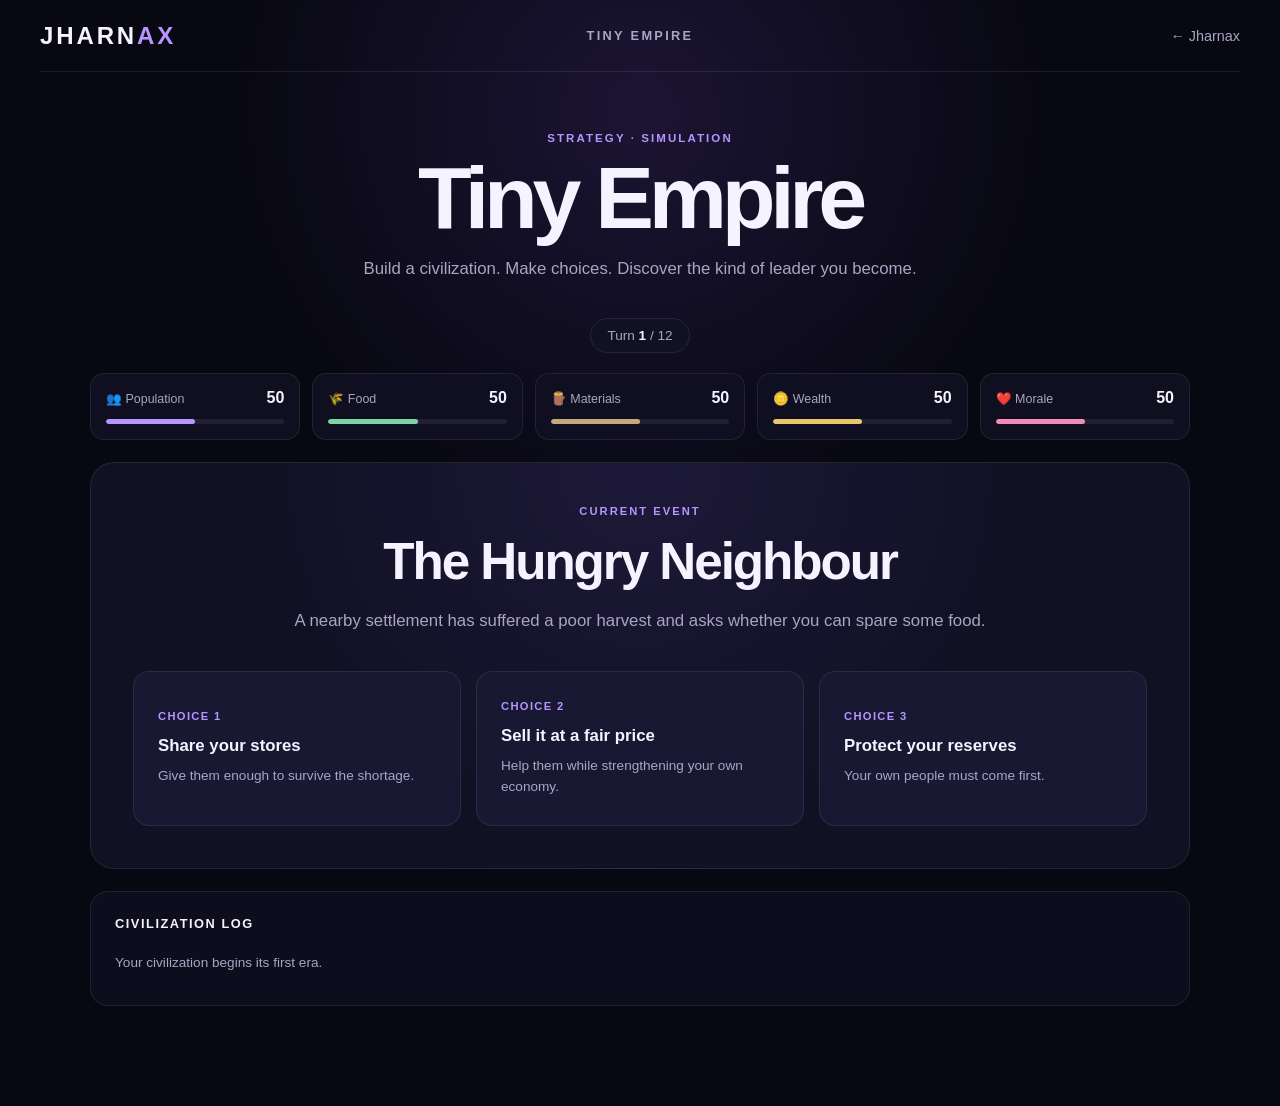
==== commit 2760c5ac: "Update index.html" ====
--- a/games/pulse-shift/index.html
+++ b/games/pulse-shift/index.html
@@ -1,4 +1,5 @@
 <!DOCTYPE html>
+
 <html lang="en">
 
 <head>
@@ -14,10 +15,13 @@
 
     <meta
         name="description"
-        content="Tiny Empire — build a civilization through choices, consequences and strategy."
+        content="Tiny Empire — build a civilization through choices, consequences and discover the kind of leader you become."
     >
 
-    <link rel="stylesheet" href="style.css">
+    <link
+        rel="stylesheet"
+        href="style.css"
+    >
 
 </head>
 
@@ -26,6 +30,7 @@
 
 
 <header class="game-header">
+
 
     <a
         href="../../index.html"
@@ -47,6 +52,7 @@
         ← Jharnax
     </a>
 
+
 </header>
 
 
@@ -54,27 +60,36 @@
 <main class="game-page">
 
 
-    <!-- GAME INTRO -->
+    <!-- =========================================
+         GAME INTRO
+    ========================================== -->
 
     <section class="game-intro">
+
 
         <div class="game-category">
             STRATEGY · SIMULATION
         </div>
+
 
         <h1>
             Tiny Empire
         </h1>
 
+
         <p>
-            Build a civilization. Make choices. Live with the consequences.
+            Build a civilization. Make choices.
+            Discover the kind of leader you become.
         </p>
 
+
     </section>
 
 
 
-    <!-- TURN -->
+    <!-- =========================================
+         TURN
+    ========================================== -->
 
     <div class="turn-display">
 
@@ -90,12 +105,15 @@
 
 
 
-    <!-- RESOURCES -->
+    <!-- =========================================
+         RESOURCES
+    ========================================== -->
 
     <section class="resources">
 
 
         <div class="resource-card">
+
 
             <div class="resource-top">
 
@@ -108,6 +126,7 @@
                 </strong>
 
             </div>
+
 
             <div class="resource-bar">
 
@@ -118,11 +137,13 @@
 
             </div>
 
+
         </div>
 
 
 
         <div class="resource-card">
+
 
             <div class="resource-top">
 
@@ -135,6 +156,7 @@
                 </strong>
 
             </div>
+
 
             <div class="resource-bar">
 
@@ -145,11 +167,13 @@
 
             </div>
 
+
         </div>
 
 
 
         <div class="resource-card">
+
 
             <div class="resource-top">
 
@@ -162,6 +186,7 @@
                 </strong>
 
             </div>
+
 
             <div class="resource-bar">
 
@@ -172,11 +197,13 @@
 
             </div>
 
+
         </div>
 
 
 
         <div class="resource-card">
+
 
             <div class="resource-top">
 
@@ -189,6 +216,7 @@
                 </strong>
 
             </div>
+
 
             <div class="resource-bar">
 
@@ -199,11 +227,13 @@
 
             </div>
 
+
         </div>
 
 
 
         <div class="resource-card">
+
 
             <div class="resource-top">
 
@@ -216,6 +246,7 @@
                 </strong>
 
             </div>
+
 
             <div class="resource-bar">
 
@@ -226,15 +257,20 @@
 
             </div>
 
-        </div>
+
+        </div>
+
 
     </section>
 
 
 
-    <!-- EVENT -->
+    <!-- =========================================
+         EVENT
+    ========================================== -->
 
     <section class="event-panel">
+
 
         <div class="event-label">
             CURRENT EVENT
@@ -265,13 +301,17 @@
 
         </div>
 
+
     </section>
 
 
 
-    <!-- CIVILIZATION LOG -->
+    <!-- =========================================
+         CIVILIZATION LOG
+    ========================================== -->
 
     <section class="civilization-log">
+
 
         <div class="log-heading">
             Civilization Log
@@ -289,11 +329,14 @@
 
         </div>
 
+
     </section>
 
 
 
-    <!-- END SCREEN -->
+    <!-- =========================================
+         END SCREEN
+    ========================================== -->
 
     <section
         class="end-screen"
@@ -302,6 +345,10 @@
     >
 
 
+        <!-- =====================================
+             RESULT HEADER
+        ====================================== -->
+
         <div class="game-category">
             ERA COMPLETE
         </div>
@@ -319,7 +366,9 @@
 
 
 
-        <!-- FINAL STATS -->
+        <!-- =====================================
+             FINAL STATS
+        ====================================== -->
 
         <div class="final-stats">
 
@@ -378,11 +427,14 @@
 
             </div>
 
-        </div>
-
-
-
-        <!-- CIVILIZATION VISUAL -->
+
+        </div>
+
+
+
+        <!-- =====================================
+             PERSONALITY ARTWORK
+        ====================================== -->
 
         <div
             class="civilization-visual"
@@ -393,22 +445,38 @@
             <div class="visual-grid"></div>
 
 
-            <div class="visual-orbit orbit-one"></div>
-
-            <div class="visual-orbit orbit-two"></div>
-
-            <div class="visual-orbit orbit-three"></div>
+            <div
+                class="visual-orbit orbit-one"
+            ></div>
+
+
+            <div
+                class="visual-orbit orbit-two"
+            ></div>
+
+
+            <div
+                class="visual-orbit orbit-three"
+            ></div>
 
 
 
             <div class="visual-core">
 
 
-                <div class="core-ring ring-outer"></div>
-
-                <div class="core-ring ring-middle"></div>
-
-                <div class="core-ring ring-inner"></div>
+                <div
+                    class="core-ring ring-outer"
+                ></div>
+
+
+                <div
+                    class="core-ring ring-middle"
+                ></div>
+
+
+                <div
+                    class="core-ring ring-inner"
+                ></div>
 
 
                 <div class="core-symbol">
@@ -421,42 +489,92 @@
 
                 </div>
 
-            </div>
-
-
-
-            <div class="visual-node node-one"></div>
-
-            <div class="visual-node node-two"></div>
-
-            <div class="visual-node node-three"></div>
-
-            <div class="visual-node node-four"></div>
-
-            <div class="visual-node node-five"></div>
+
+            </div>
+
+
+
+            <div
+                class="visual-node node-one"
+            ></div>
+
+
+            <div
+                class="visual-node node-two"
+            ></div>
+
+
+            <div
+                class="visual-node node-three"
+            ></div>
+
+
+            <div
+                class="visual-node node-four"
+            ></div>
+
+
+            <div
+                class="visual-node node-five"
+            ></div>
 
 
 
             <div class="visual-label">
 
+
                 <span>
                     YOUR CIVILIZATION
                 </span>
+
 
                 <strong id="visualTrait">
                     RESILIENCE
                 </strong>
 
-            </div>
-
-
-        </div>
-
-
-
-        <!-- FINAL STORY -->
-
-        <div class="final-story">
+
+            </div>
+
+
+        </div>
+
+
+
+        <!-- =====================================
+             PERSONALITY INTRO
+        ====================================== -->
+
+        <section class="personality-result">
+
+
+            <div class="personality-result-label">
+                YOUR LEADERSHIP ARCHETYPE
+            </div>
+
+
+            <h3
+                id="personalityInsightTitle"
+                class="personality-result-title"
+            >
+                Your Leadership Archetype
+            </h3>
+
+
+            <p
+                id="personalityInsight"
+                class="personality-result-intro"
+            ></p>
+
+
+        </section>
+
+
+
+        <!-- =====================================
+             FINAL STORY
+        ====================================== -->
+
+        <section class="final-story">
 
 
             <h3>
@@ -467,11 +585,111 @@
             <p id="finalStory"></p>
 
 
-        </div>
-
-
-
-        <!-- DEFINING TRAIT -->
+        </section>
+
+
+
+        <!-- =====================================
+             PERSONALITY ANALYSIS
+        ====================================== -->
+
+        <section class="personality-analysis">
+
+
+            <!-- HOW YOU DECIDE -->
+
+            <article class="personality-card">
+
+
+                <div class="personality-card-label">
+                    HOW YOU DECIDE
+                </div>
+
+
+                <p id="howYouDecide"></p>
+
+
+            </article>
+
+
+
+            <!-- HOW YOU MOVE THROUGH LIFE -->
+
+            <article class="personality-card">
+
+
+                <div class="personality-card-label">
+                    HOW YOU MOVE THROUGH LIFE
+                </div>
+
+
+                <p id="howYouMoveThroughLife"></p>
+
+
+            </article>
+
+
+
+            <!-- YOUR STRENGTH -->
+
+            <article class="personality-card">
+
+
+                <div class="personality-card-label">
+                    YOUR STRENGTH
+                </div>
+
+
+                <p id="personalityStrength"></p>
+
+
+            </article>
+
+
+
+            <!-- YOUR BLIND SPOT -->
+
+            <article class="personality-card">
+
+
+                <div class="personality-card-label">
+                    YOUR BLIND SPOT
+                </div>
+
+
+                <p id="personalityBlindSpot"></p>
+
+
+            </article>
+
+
+
+        </section>
+
+
+
+        <!-- =====================================
+             DECISION PHILOSOPHY
+        ====================================== -->
+
+        <section class="decision-philosophy">
+
+
+            <div class="decision-philosophy-label">
+                YOUR DECISION PHILOSOPHY
+            </div>
+
+
+            <p id="decisionPhilosophy"></p>
+
+
+        </section>
+
+
+
+        <!-- =====================================
+             DEFINING TRAIT
+        ====================================== -->
 
         <div class="defining-trait">
 
@@ -481,14 +699,16 @@
             </span>
 
 
-            <strong id="definingTrait">
-            </strong>
-
-        </div>
-
-
-
-        <!-- ACTIONS -->
+            <strong id="definingTrait"></strong>
+
+
+        </div>
+
+
+
+        <!-- =====================================
+             ACTIONS
+        ====================================== -->
 
         <div class="end-actions">
 
@@ -509,6 +729,7 @@
                 Return to Jharnax
             </a>
 
+
         </div>
 
 
@@ -522,69 +743,6 @@
 <script src="script.js"></script>
 
 
-<!--
-    Keeps the civilization emblem synchronized
-    with the final defining trait produced by
-    the existing game logic.
--->
-
-<script>
-
-(function () {
-
-    const traitElement =
-        document.getElementById("definingTrait");
-
-    const visualTrait =
-        document.getElementById("visualTrait");
-
-    if (!traitElement || !visualTrait) {
-        return;
-    }
-
-
-    function syncVisualTrait() {
-
-        const trait =
-            traitElement.textContent.trim();
-
-        if (trait) {
-
-            visualTrait.textContent =
-                trait.toUpperCase();
-
-        }
-
-    }
-
-
-    syncVisualTrait();
-
-
-    const observer =
-        new MutationObserver(syncVisualTrait);
-
-
-    observer.observe(
-        traitElement,
-        {
-            childList: true,
-            subtree: true,
-            characterData: true
-        }
-    );
-
-
-    setInterval(
-        syncVisualTrait,
-        500
-    );
-
-})();
-
-</script>
-
-
 </body>
 
 </html>
--- a/games/pulse-shift/style.css
+++ b/games/pulse-shift/style.css
@@ -1,38 +1,52 @@
 :root {
+
     --bg: #080812;
+
     --surface: #111124;
+
     --surface-light: #181833;
 
     --text: #f5f3ff;
+
     --muted: #a9a5c2;
 
     --accent: #8b5cf6;
+
     --accent-light: #b794ff;
 
     --border: rgba(255, 255, 255, 0.08);
 
     --population: #b794ff;
+
     --food: #7dd3a8;
+
     --materials: #c4a77d;
+
     --wealth: #e8c76a;
+
     --morale: #f28bb5;
-}
-
-
-/* =========================
-   RESET
-========================= */
+
+}
+
 
 * {
+
     box-sizing: border-box;
-}
+
+}
+
 
 html {
+
     scroll-behavior: smooth;
-}
+
+}
+
 
 body {
+
     margin: 0;
+
     min-height: 100vh;
 
     font-family:
@@ -41,138 +55,212 @@
         sans-serif;
 
     background:
+
         radial-gradient(
             circle at 50% 10%,
             rgba(139, 92, 246, 0.15),
             transparent 35%
         ),
+
         var(--bg);
 
     color: var(--text);
-}
+
+}
+
 
 button {
+
     font: inherit;
-}
+
+}
+
 
 a {
+
     color: inherit;
+
     text-decoration: none;
-}
-
-
-/* =========================
-   HEADER
-========================= */
+
+}
+
+
+
+/* =========================
+HEADER
+========================= */
+
 
 .game-header {
-    width: min(1200px, calc(100% - 40px));
+
+    width:
+        min(
+            1200px,
+            calc(100% - 40px)
+        );
 
     min-height: 72px;
 
     margin: 0 auto;
 
     display: grid;
-    grid-template-columns: 1fr auto 1fr;
+
+    grid-template-columns:
+        1fr auto 1fr;
 
     align-items: center;
 
-    border-bottom: 1px solid var(--border);
-}
+    border-bottom:
+        1px solid var(--border);
+
+}
+
 
 .brand {
+
     font-size: 1.5rem;
+
     font-weight: 900;
 
     letter-spacing: 0.12em;
-}
+
+}
+
 
 .brand span {
+
     color: var(--accent-light);
-}
+
+}
+
 
 .game-header-title {
+
     color: var(--muted);
 
     font-size: 0.8rem;
+
     font-weight: 800;
 
     letter-spacing: 0.18em;
-}
+
+}
+
 
 .back-link {
+
     justify-self: end;
 
     color: var(--muted);
 
     font-size: 0.9rem;
-}
+
+}
+
 
 .back-link:hover {
+
     color: var(--text);
-}
-
-
-/* =========================
-   PAGE
-========================= */
+
+}
+
+
+
+/* =========================
+PAGE
+========================= */
+
 
 .game-page {
-    width: min(1100px, calc(100% - 40px));
+
+    width:
+        min(
+            1100px,
+            calc(100% - 40px)
+        );
 
     margin: 0 auto;
 
-    padding: 60px 0 100px;
-}
-
-
-/* =========================
-   INTRO
-========================= */
+    padding:
+        60px 0 100px;
+
+}
+
+
+
+/* =========================
+INTRO
+========================= */
+
 
 .game-intro {
+
     text-align: center;
-}
+
+}
+
 
 .game-category {
+
     color: var(--accent-light);
 
     font-size: 0.72rem;
+
     font-weight: 800;
 
     letter-spacing: 0.18em;
-}
+
+}
+
 
 .game-intro h1 {
+
     margin: 12px 0;
 
-    font-size: clamp(3rem, 7vw, 5.5rem);
+    font-size:
+        clamp(
+            3rem,
+            7vw,
+            5.5rem
+        );
 
     line-height: 0.95;
 
     letter-spacing: -0.06em;
-}
+
+}
+
 
 .game-intro p {
+
     color: var(--muted);
 
     font-size: 1.05rem;
+
     line-height: 1.6;
-}
-
-
-/* =========================
-   TURN
-========================= */
+
+}
+
+
+
+/* =========================
+TURN
+========================= */
+
 
 .turn-display {
+
     width: fit-content;
 
-    margin: 35px auto 20px;
-
-    padding: 9px 16px;
-
-    border: 1px solid var(--border);
+    margin:
+        35px auto 20px;
+
+    padding:
+        9px 16px;
+
+    border:
+        1px solid var(--border);
+
     border-radius: 999px;
 
     background: var(--surface);
@@ -180,39 +268,64 @@
     color: var(--muted);
 
     font-size: 0.85rem;
-}
+
+}
+
 
 .turn-display strong {
+
     color: var(--text);
-}
-
-
-/* =========================
-   RESOURCES
-========================= */
+
+}
+
+
+
+/* =========================
+RESOURCES
+========================= */
+
 
 .resources {
+
     display: grid;
 
     grid-template-columns:
-        repeat(5, minmax(0, 1fr));
+        repeat(
+            5,
+            minmax(0, 1fr)
+        );
 
     gap: 12px;
-}
+
+}
+
 
 .resource-card {
+
     padding: 15px;
 
-    border: 1px solid var(--border);
+    border:
+        1px solid var(--border);
+
     border-radius: 14px;
 
-    background: rgba(17, 17, 36, 0.85);
-}
+    background:
+        rgba(
+            17,
+            17,
+            36,
+            0.85
+        );
+
+}
+
 
 .resource-top {
+
     display: flex;
 
     align-items: center;
+
     justify-content: space-between;
 
     gap: 10px;
@@ -220,15 +333,21 @@
     color: var(--muted);
 
     font-size: 0.78rem;
-}
+
+}
+
 
 .resource-top strong {
+
     color: var(--text);
 
     font-size: 1rem;
-}
+
+}
+
 
 .resource-bar {
+
     height: 5px;
 
     margin-top: 12px;
@@ -237,80 +356,134 @@
 
     border-radius: 999px;
 
-    background: rgba(255, 255, 255, 0.07);
-}
+    background:
+        rgba(
+            255,
+            255,
+            255,
+            0.07
+        );
+
+}
+
 
 .resource-fill {
+
     width: 50%;
+
     height: 100%;
 
     border-radius: inherit;
 
-    transition: width 0.4s ease;
-}
+    transition:
+        width 0.4s ease;
+
+}
+
 
 .population-fill {
+
     background: var(--population);
-}
+
+}
+
 
 .food-fill {
+
     background: var(--food);
-}
+
+}
+
 
 .materials-fill {
+
     background: var(--materials);
-}
+
+}
+
 
 .wealth-fill {
+
     background: var(--wealth);
-}
+
+}
+
 
 .morale-fill {
+
     background: var(--morale);
-}
-
-
-/* =========================
-   EVENT PANEL
-========================= */
+
+}
+
+
+
+/* =========================
+EVENT PANEL
+========================= */
+
 
 .event-panel {
+
     margin-top: 22px;
 
     padding: 42px;
 
-    border: 1px solid var(--border);
+    border:
+        1px solid var(--border);
+
     border-radius: 24px;
 
     background:
+
         radial-gradient(
             circle at 50% 0%,
-            rgba(139, 92, 246, 0.1),
+            rgba(
+                139,
+                92,
+                246,
+                0.1
+            ),
             transparent 55%
         ),
+
         var(--surface);
 
     text-align: center;
-}
+
+}
+
 
 .event-label {
+
     color: var(--accent-light);
 
     font-size: 0.7rem;
+
     font-weight: 800;
 
     letter-spacing: 0.18em;
-}
+
+}
+
 
 .event-panel h2 {
+
     margin: 15px 0;
 
-    font-size: clamp(2rem, 5vw, 3.2rem);
+    font-size:
+        clamp(
+            2rem,
+            5vw,
+            3.2rem
+        );
 
     letter-spacing: -0.04em;
-}
+
+}
+
 
 .event-description {
+
     max-width: 700px;
 
     margin: 0 auto;
@@ -318,31 +491,44 @@
     color: var(--muted);
 
     font-size: 1.05rem;
+
     line-height: 1.75;
-}
-
-
-/* =========================
-   CHOICES
-========================= */
+
+}
+
+
+
+/* =========================
+CHOICES
+========================= */
+
 
 .choices {
+
     display: grid;
 
     grid-template-columns:
-        repeat(3, minmax(0, 1fr));
+        repeat(
+            3,
+            minmax(0, 1fr)
+        );
 
     gap: 15px;
 
     margin-top: 35px;
-}
+
+}
+
 
 .choice-button {
+
     min-height: 155px;
 
     padding: 24px;
 
-    border: 1px solid var(--border);
+    border:
+        1px solid var(--border);
+
     border-radius: 16px;
 
     background: var(--surface-light);
@@ -354,22 +540,42 @@
     cursor: pointer;
 
     transition:
+
         transform 0.2s ease,
+
         border-color 0.2s ease,
+
         background 0.2s ease;
-}
+
+}
+
 
 .choice-button:hover {
-    transform: translateY(-4px);
+
+    transform:
+        translateY(-4px);
 
     border-color:
-        rgba(183, 148, 255, 0.45);
+        rgba(
+            183,
+            148,
+            255,
+            0.45
+        );
 
     background:
-        rgba(139, 92, 246, 0.12);
-}
+        rgba(
+            139,
+            92,
+            246,
+            0.12
+        );
+
+}
+
 
 .choice-number {
+
     display: block;
 
     margin-bottom: 14px;
@@ -377,21 +583,29 @@
     color: var(--accent-light);
 
     font-size: 0.7rem;
+
     font-weight: 800;
 
     letter-spacing: 0.12em;
-}
+
+}
+
 
 .choice-title {
+
     display: block;
 
     margin-bottom: 9px;
 
     font-size: 1.05rem;
+
     font-weight: 700;
-}
+
+}
+
 
 .choice-description {
+
     display: block;
 
     color: var(--muted);
@@ -399,43 +613,66 @@
     font-size: 0.85rem;
 
     line-height: 1.55;
-}
-
-
-/* =========================
-   CIVILIZATION LOG
-========================= */
+
+}
+
+
+
+/* =========================
+LOG
+========================= */
+
 
 .civilization-log {
+
     margin-top: 22px;
 
     padding: 24px;
 
-    border: 1px solid var(--border);
+    border:
+        1px solid var(--border);
+
     border-radius: 18px;
 
-    background: rgba(17, 17, 36, 0.65);
-}
+    background:
+        rgba(
+            17,
+            17,
+            36,
+            0.65
+        );
+
+}
+
 
 .log-heading {
+
     margin-bottom: 14px;
 
     color: var(--text);
 
     font-size: 0.8rem;
+
     font-weight: 800;
 
     letter-spacing: 0.12em;
+
     text-transform: uppercase;
-}
+
+}
+
 
 .log-entries {
+
     max-height: 150px;
 
     overflow-y: auto;
-}
+
+}
+
 
 .log-entries p {
+
     margin: 8px 0;
 
     color: var(--muted);
@@ -443,73 +680,118 @@
     font-size: 0.85rem;
 
     line-height: 1.5;
-}
-
-
-/* =========================
-   END SCREEN
-========================= */
+
+}
+
+
+
+/* =========================
+END SCREEN
+========================= */
+
 
 .end-screen {
-    padding: 55px 30px;
-
-    border: 1px solid var(--border);
+
+    margin-top: 22px;
+
+    padding:
+        55px 30px 70px;
+
+    border:
+        1px solid var(--border);
+
     border-radius: 24px;
 
     background:
+
         radial-gradient(
             circle at 50% 0%,
-            rgba(139, 92, 246, 0.16),
+            rgba(
+                139,
+                92,
+                246,
+                0.16
+            ),
             transparent 55%
         ),
+
         var(--surface);
 
     text-align: center;
-}
+
+}
+
 
 .end-screen h2 {
-    margin: 15px 0 10px;
-
-    font-size: clamp(2.4rem, 6vw, 4rem);
+
+    margin:
+        15px 0 10px;
+
+    font-size:
+        clamp(
+            2.4rem,
+            6vw,
+            4rem
+        );
 
     letter-spacing: -0.05em;
-}
+
+}
+
 
 .ending-subtitle {
+
     color: var(--muted);
 
     font-size: 1.05rem;
+
     line-height: 1.6;
-}
-
-
-/* =========================
-   FINAL STATS
-========================= */
+
+}
+
+
+
+/* =========================
+FINAL STATS
+========================= */
+
 
 .final-stats {
+
     max-width: 750px;
 
-    margin: 35px auto;
+    margin:
+        35px auto 42px;
 
     display: grid;
 
     grid-template-columns:
-        repeat(5, 1fr);
+        repeat(
+            5,
+            1fr
+        );
 
     gap: 10px;
-}
+
+}
+
 
 .final-stats div {
+
     padding: 16px;
 
-    border: 1px solid var(--border);
+    border:
+        1px solid var(--border);
+
     border-radius: 12px;
 
     background: var(--surface-light);
-}
+
+}
+
 
 .final-stats span {
+
     display: block;
 
     margin-bottom: 7px;
@@ -517,590 +799,1099 @@
     color: var(--muted);
 
     font-size: 0.7rem;
-}
+
+}
+
 
 .final-stats strong {
+
     font-size: 1.2rem;
-}
-
-
-/* =========================
-   CIVILIZATION PORTRAIT
-========================= */
-
-.civilization-portrait {
-    width: min(760px, 100%);
-
-    margin: 42px auto 35px;
-
-    padding: 10px;
-
-    border: 1px solid rgba(183, 148, 255, 0.22);
-
-    border-radius: 22px;
+
+}
+
+
+
+/* ==================================================
+CIVILIZATION VISUAL
+================================================== */
+
+
+.civilization-visual {
+
+    position: relative;
+
+    width:
+        min(
+            820px,
+            100%
+        );
+
+    height: 390px;
+
+    margin:
+        15px auto 50px;
+
+    overflow: hidden;
+
+    border:
+        1px solid
+        rgba(
+            183,
+            148,
+            255,
+            0.25
+        );
+
+    border-radius: 28px;
 
     background:
+
+        radial-gradient(
+            circle at 50% 50%,
+            rgba(
+                139,
+                92,
+                246,
+                0.20
+            ),
+            transparent 30%
+        ),
+
+        radial-gradient(
+            circle at 50% 50%,
+            rgba(
+                183,
+                148,
+                255,
+                0.07
+            ),
+            transparent 55%
+        ),
+
+        #0b0b19;
+
+    box-shadow:
+
+        0 0 0 8px
+            rgba(
+                139,
+                92,
+                246,
+                0.025
+            ),
+
+        0 30px 90px
+            rgba(
+                0,
+                0,
+                0,
+                0.35
+            );
+
+}
+
+
+/* subtle technical grid */
+
+
+.visual-grid {
+
+    position: absolute;
+
+    inset: 0;
+
+    opacity: 0.22;
+
+    background-image:
+
         linear-gradient(
-            135deg,
-            rgba(139, 92, 246, 0.18),
-            rgba(17, 17, 36, 0.8)
+            rgba(
+                183,
+                148,
+                255,
+                0.07
+            ) 1px,
+            transparent 1px
+        ),
+
+        linear-gradient(
+            90deg,
+            rgba(
+                183,
+                148,
+                255,
+                0.07
+            ) 1px,
+            transparent 1px
+        );
+
+    background-size:
+        42px 42px;
+
+    mask-image:
+        radial-gradient(
+            circle at center,
+            black,
+            transparent 72%
+        );
+
+}
+
+
+
+/* =========================
+ORBIT RINGS
+========================= */
+
+
+.visual-orbit {
+
+    position: absolute;
+
+    left: 50%;
+
+    top: 50%;
+
+    border:
+        1px solid
+        rgba(
+            183,
+            148,
+            255,
+            0.16
+        );
+
+    border-radius: 50%;
+
+    transform:
+        translate(
+            -50%,
+            -50%
+        );
+
+}
+
+
+.orbit-one {
+
+    width: 190px;
+
+    height: 190px;
+
+    transform:
+        translate(
+            -50%,
+            -50%
+        )
+        rotate(18deg);
+
+}
+
+
+.orbit-two {
+
+    width: 285px;
+
+    height: 160px;
+
+    transform:
+        translate(
+            -50%,
+            -50%
+        )
+        rotate(-28deg);
+
+}
+
+
+.orbit-three {
+
+    width: 410px;
+
+    height: 230px;
+
+    border-color:
+        rgba(
+            183,
+            148,
+            255,
+            0.09
+        );
+
+    transform:
+        translate(
+            -50%,
+            -50%
+        )
+        rotate(12deg);
+
+}
+
+
+
+/* =========================
+CENTRAL CORE
+========================= */
+
+
+.visual-core {
+
+    position: absolute;
+
+    left: 50%;
+
+    top: 50%;
+
+    width: 135px;
+
+    height: 135px;
+
+    transform:
+        translate(
+            -50%,
+            -50%
+        );
+
+    display: flex;
+
+    align-items: center;
+
+    justify-content: center;
+
+}
+
+
+.core-ring {
+
+    position: absolute;
+
+    inset: 0;
+
+    border-radius: 50%;
+
+}
+
+
+.ring-outer {
+
+    border:
+        1px solid
+        rgba(
+            183,
+            148,
+            255,
+            0.35
         );
 
     box-shadow:
-        0 25px 70px rgba(0, 0, 0, 0.35),
-        0 0 60px rgba(139, 92, 246, 0.08);
-}
-
-.portrait-frame {
-    position: relative;
-
-    width: 100%;
-
-    min-height: 360px;
-
-    overflow: hidden;
-
-    border-radius: 16px;
-
-    background: #0d0d1c;
-}
-
-
-/* SKY */
-
-.portrait-sky {
-    position: absolute;
-
-    inset: 0;
+        0 0 35px
+        rgba(
+            139,
+            92,
+            246,
+            0.15
+        );
+
+    animation:
+        pulseRing 4s ease-in-out infinite;
+
+}
+
+
+.ring-middle {
+
+    inset: 12px;
+
+    border:
+        1px solid
+        rgba(
+            183,
+            148,
+            255,
+            0.24
+        );
+
+}
+
+
+.ring-inner {
+
+    inset: 28px;
 
     background:
-        linear-gradient(
-            180deg,
-            #17122f 0%,
-            #29204d 38%,
-            #604b72 68%,
-            #171426 100%
-        );
-}
-
-
-/* HORIZON */
-
-.portrait-horizon {
-    position: absolute;
-
-    left: 0;
-    right: 0;
-
-    bottom: 30%;
-
-    height: 1px;
-
-    background:
-        rgba(255, 255, 255, 0.12);
-
-    box-shadow:
-        0 0 30px rgba(183, 148, 255, 0.25);
-}
-
-
-/* SUN */
-
-.portrait-sun {
-    position: absolute;
-
-    width: 86px;
-    height: 86px;
-
-    top: 65px;
-    right: 15%;
-
-    border-radius: 50%;
-
-    background:
+
         radial-gradient(
             circle,
-            rgba(255, 229, 168, 1) 0%,
-            rgba(246, 190, 121, 0.85) 45%,
-            rgba(246, 190, 121, 0) 72%
-        );
+            rgba(
+                183,
+                148,
+                255,
+                0.22
+            ),
+            rgba(
+                139,
+                92,
+                246,
+                0.05
+            ) 60%,
+            transparent 72%
+        );
+
+    border:
+        1px solid
+        rgba(
+            183,
+            148,
+            255,
+            0.4
+        );
+
+}
+
+
+
+/* =========================
+CORE SYMBOL
+========================= */
+
+
+.core-symbol {
+
+    position: relative;
+
+    width: 38px;
+
+    height: 38px;
+
+    transform:
+        rotate(45deg);
+
+}
+
+
+.core-symbol span {
+
+    position: absolute;
+
+    display: block;
+
+    border:
+        2px solid
+        var(--accent-light);
+
+    opacity: 0.9;
+
+}
+
+
+.core-symbol span:nth-child(1) {
+
+    width: 18px;
+
+    height: 18px;
+
+    left: 10px;
+
+    top: 0;
+
+}
+
+
+.core-symbol span:nth-child(2) {
+
+    width: 18px;
+
+    height: 18px;
+
+    left: 0;
+
+    top: 10px;
+
+}
+
+
+.core-symbol span:nth-child(3) {
+
+    width: 18px;
+
+    height: 18px;
+
+    left: 10px;
+
+    top: 20px;
+
+}
+
+
+
+/* =========================
+NODES
+========================= */
+
+
+.visual-node {
+
+    position: absolute;
+
+    width: 7px;
+
+    height: 7px;
+
+    border-radius: 50%;
+
+    background:
+        var(--accent-light);
 
     box-shadow:
-        0 0 55px rgba(246, 190, 121, 0.32);
-}
-
-
-/* MOUNTAINS */
-
-.portrait-mountains {
+
+        0 0 12px
+        rgba(
+            183,
+            148,
+            255,
+            0.8
+        );
+
+}
+
+
+.node-one {
+
+    left: 24%;
+
+    top: 35%;
+
+}
+
+
+.node-two {
+
+    left: 72%;
+
+    top: 29%;
+
+}
+
+
+.node-three {
+
+    left: 79%;
+
+    top: 66%;
+
+}
+
+
+.node-four {
+
+    left: 20%;
+
+    top: 67%;
+
+}
+
+
+.node-five {
+
+    left: 50%;
+
+    top: 17%;
+
+}
+
+
+
+/* =========================
+VISUAL LABEL
+========================= */
+
+
+.visual-label {
+
     position: absolute;
 
-    left: -5%;
-    right: -5%;
-
-    bottom: 29%;
-
-    height: 34%;
-}
-
-.portrait-mountains span {
-    position: absolute;
-
-    bottom: 0;
-
-    width: 0;
-    height: 0;
-
-    border-left: 150px solid transparent;
-    border-right: 150px solid transparent;
-    border-bottom: 180px solid rgba(13, 13, 28, 0.65);
-}
-
-.portrait-mountains span:nth-child(1) {
-    left: 2%;
-
-    transform: scale(0.85);
-}
-
-.portrait-mountains span:nth-child(2) {
-    left: 30%;
-
-    transform: scale(1.15);
-}
-
-.portrait-mountains span:nth-child(3) {
-    right: 2%;
-
-    transform: scale(0.9);
-}
-
-
-/* LAND */
-
-.portrait-land {
-    position: absolute;
-
-    left: -5%;
-    right: -5%;
-
-    bottom: -8%;
-
-    height: 42%;
-
-    border-radius: 50% 50% 0 0;
-
-    background:
-        linear-gradient(
-            180deg,
-            #17182a,
-            #080812
-        );
-
-    transform: rotate(-2deg);
-}
-
-
-/* CITY */
-
-.portrait-city {
-    position: absolute;
-
     left: 50%;
 
-    bottom: 25%;
-
-    width: 300px;
-    height: 150px;
+    bottom: 28px;
+
+    transform:
+        translateX(-50%);
 
     display: flex;
 
-    align-items: flex-end;
+    flex-direction: column;
+
+    align-items: center;
+
+    gap: 6px;
+
+}
+
+
+.visual-label span {
+
+    color:
+        rgba(
+            245,
+            243,
+            255,
+            0.55
+        );
+
+    font-size: 0.65rem;
+
+    font-weight: 800;
+
+    letter-spacing: 0.2em;
+
+}
+
+
+.visual-label strong {
+
+    color: var(--accent-light);
+
+    font-size: 1.05rem;
+
+    letter-spacing: 0.16em;
+
+    text-transform: uppercase;
+
+}
+
+
+
+/* =========================
+FINAL STORY
+========================= */
+
+
+.final-story {
+
+    max-width: 650px;
+
+    margin:
+        0 auto 35px;
+
+    padding-top: 30px;
+
+    border-top:
+        1px solid var(--border);
+
+}
+
+
+.final-story h3 {
+
+    margin-bottom: 12px;
+
+    font-size: 1rem;
+
+}
+
+
+.final-story p {
+
+    color: var(--muted);
+
+    line-height: 1.75;
+
+}
+
+
+
+/* =========================
+DEFINING TRAIT
+========================= */
+
+
+.defining-trait {
+
+    margin:
+        35px auto;
+
+    display: flex;
+
+    flex-direction: column;
+
+    gap: 8px;
+
+}
+
+
+.defining-trait span {
+
+    color: var(--muted);
+
+    font-size: 0.75rem;
+
+    text-transform: uppercase;
+
+    letter-spacing: 0.15em;
+
+}
+
+
+.defining-trait strong {
+
+    color: var(--accent-light);
+
+    font-size: 1.8rem;
+
+}
+
+
+
+/* =========================
+ACTIONS
+========================= */
+
+
+.end-actions {
+
+    display: flex;
+
+    align-items: center;
+
     justify-content: center;
 
-    gap: 8px;
-
-    transform: translateX(-50%);
-}
-
-.portrait-city span {
-    position: relative;
-
-    display: block;
-
-    width: 42px;
-
-    border-radius: 3px 3px 0 0;
-
-    background:
-        linear-gradient(
-            180deg,
-            #242342,
-            #0d0d1b
-        );
-
-    border: 1px solid rgba(183, 148, 255, 0.12);
-
-    box-shadow:
-        0 -5px 20px rgba(139, 92, 246, 0.08);
-}
-
-.portrait-city span:nth-child(1) {
-    height: 72px;
-}
-
-.portrait-city span:nth-child(2) {
-    height: 112px;
-}
-
-.portrait-city span:nth-child(3) {
-    height: 145px;
-    width: 50px;
-}
-
-.portrait-city span:nth-child(4) {
-    height: 92px;
-}
-
-.portrait-city span:nth-child(5) {
-    height: 62px;
-}
-
-
-/* CITY LIGHTS */
-
-.portrait-lights {
-    position: absolute;
-
-    left: 50%;
-
-    bottom: 27%;
-
-    width: 255px;
-
-    display: flex;
-
-    justify-content: center;
-
-    gap: 35px;
-
-    transform: translateX(-50%);
-}
-
-.portrait-lights span {
-    width: 4px;
-    height: 4px;
-
-    border-radius: 50%;
-
-    background: #e8c76a;
-
-    box-shadow:
-        0 0 8px rgba(232, 199, 106, 0.65);
-}
-
-
-/* ATMOSPHERIC GLOW */
-
-.portrait-glow {
-    position: absolute;
-
-    inset: 0;
-
-    pointer-events: none;
-
-    background:
-        radial-gradient(
-            circle at 50% 75%,
-            rgba(139, 92, 246, 0.16),
-            transparent 38%
-        );
-}
-
-
-/* PORTRAIT LABEL */
-
-.portrait-label {
-    position: absolute;
-
-    left: 24px;
-    bottom: 20px;
-
-    padding: 8px 12px;
-
-    border: 1px solid rgba(255, 255, 255, 0.1);
-    border-radius: 999px;
-
-    background:
-        rgba(8, 8, 18, 0.62);
-
-    color: rgba(245, 243, 255, 0.75);
-
-    font-size: 0.62rem;
-    font-weight: 800;
-
-    letter-spacing: 0.16em;
-
-    backdrop-filter: blur(8px);
-}
-
-
-/* =========================
-   FINAL STORY
-========================= */
-
-.final-story {
-    max-width: 650px;
-
-    margin: 35px auto;
-
-    padding-top: 30px;
-
-    border-top: 1px solid var(--border);
-}
-
-.final-story h3 {
-    margin-bottom: 12px;
-
-    font-size: 1rem;
-}
-
-.final-story p {
-    color: var(--muted);
-
-    line-height: 1.75;
-}
-
-
-/* =========================
-   DEFINING TRAIT
-========================= */
-
-.defining-trait {
-    margin: 35px auto;
-
-    display: flex;
-    flex-direction: column;
-
-    gap: 8px;
-}
-
-.defining-trait span {
-    color: var(--muted);
-
-    font-size: 0.75rem;
-
-    text-transform: uppercase;
-    letter-spacing: 0.15em;
-}
-
-.defining-trait strong {
-    color: var(--accent-light);
-
-    font-size: 1.8rem;
-}
-
-
-/* =========================
-   BUTTONS
-========================= */
+    flex-wrap: wrap;
+
+    gap: 2px;
+
+}
+
 
 .primary-button,
 .secondary-button {
+
     display: inline-block;
 
     margin: 8px;
 
-    padding: 13px 24px;
+    padding:
+        13px 24px;
 
     border-radius: 11px;
 
     font-weight: 700;
 
     cursor: pointer;
-}
+
+}
+
 
 .primary-button {
+
     border: 0;
 
-    background: var(--accent);
+    background:
+        var(--accent);
 
     color: white;
-}
+
+    transition:
+        background 0.2s ease,
+        transform 0.2s ease;
+
+}
+
 
 .primary-button:hover {
-    background: var(--accent-light);
-}
+
+    background:
+        var(--accent-light);
+
+    transform:
+        translateY(-2px);
+
+}
+
 
 .secondary-button {
-    border: 1px solid var(--border);
+
+    border:
+        1px solid var(--border);
 
     color: var(--muted);
-}
+
+    transition:
+        color 0.2s ease,
+        border-color 0.2s ease;
+
+}
+
 
 .secondary-button:hover {
+
     color: var(--text);
 
     border-color:
-        rgba(183, 148, 255, 0.35);
-}
-
-
-/* =========================
-   HIDDEN
-========================= */
+        rgba(
+            183,
+            148,
+            255,
+            0.35
+        );
+
+}
+
+
+
+
+
+/* ==================================================
+   PERSONALITY ARTWORK
+   Square 1280 × 1280 artwork — never crop or stretch
+   ================================================== */
+
+.civilization-visual {
+    width: min(720px, 100%);
+    height: auto;
+    aspect-ratio: 1 / 1;
+    margin: 15px auto 50px;
+
+    position: relative;
+    overflow: hidden;
+
+    border: 1px solid rgba(183, 148, 255, 0.25);
+    border-radius: 28px;
+
+    background: #0b0b19;
+
+    box-shadow:
+        0 0 0 8px rgba(139, 92, 246, 0.025),
+        0 30px 90px rgba(0, 0, 0, 0.35);
+
+    display: flex;
+    align-items: center;
+    justify-content: center;
+}
+
+/* The generated personality artwork */
+.civilization-visual img {
+    display: block;
+
+    width: 100%;
+    height: 100%;
+
+    max-width: none;
+
+    object-fit: contain;
+    object-position: center;
+
+    border-radius: 26px;
+}
+
+/* If the old generated visual elements still exist,
+   keep them completely out of the artwork presentation. */
+.civilization-visual .visual-grid,
+.civilization-visual .visual-orbit,
+.civilization-visual .visual-core,
+.civilization-visual .visual-node,
+.civilization-visual .visual-label {
+    display: none !important;
+}
+
+
+/* =========================
+   ARTWORK RESPONSIVE
+   ========================= */
+
+@media (max-width: 850px) {
+
+    .civilization-visual {
+        width: min(620px, 100%);
+        height: auto;
+        aspect-ratio: 1 / 1;
+        border-radius: 24px;
+    }
+
+    .civilization-visual img {
+        border-radius: 22px;
+    }
+
+}
+
+@media (max-width: 600px) {
+
+    .civilization-visual {
+        width: 100%;
+        height: auto;
+        aspect-ratio: 1 / 1;
+        margin: 15px auto 40px;
+        border-radius: 18px;
+    }
+
+    .civilization-visual img {
+        border-radius: 16px;
+    }
+
+}
+
+
+/* =========================
+ANIMATION
+========================= */
+
+
+@keyframes pulseRing {
+
+    0%,
+    100% {
+
+        transform:
+            scale(1);
+
+        opacity: 0.65;
+
+    }
+
+    50% {
+
+        transform:
+            scale(1.05);
+
+        opacity: 1;
+
+    }
+
+}
+
+
+
+/* =========================
+HIDDEN
+========================= */
+
 
 [hidden] {
+
     display: none !important;
-}
-
-
-/* =========================
-   MOBILE
-========================= */
+
+}
+
+
+
+/* =========================
+MOBILE
+========================= */
+
 
 @media (max-width: 850px) {
 
+
     .resources {
+
         grid-template-columns:
-            repeat(2, minmax(0, 1fr));
-    }
-
-    .resources .resource-card:last-child {
-        grid-column: span 2;
-    }
+            repeat(
+                2,
+                minmax(0, 1fr)
+            );
+
+    }
+
+
+    .resources
+    .resource-card:last-child {
+
+        grid-column:
+            span 2;
+
+    }
+
 
     .choices {
+
         grid-template-columns: 1fr;
-    }
+
+    }
+
 
     .choice-button {
+
         min-height: auto;
-    }
+
+    }
+
 
     .final-stats {
+
         grid-template-columns:
-            repeat(2, 1fr);
-    }
-
-    .final-stats div:last-child {
-        grid-column: span 2;
-    }
-
-    .portrait-frame {
-        min-height: 300px;
-    }
-
-    .portrait-city {
-        transform:
-            translateX(-50%)
-            scale(0.82);
-
-        transform-origin: bottom center;
-    }
-
-    .portrait-lights {
-        transform:
-            translateX(-50%)
-            scale(0.82);
-
-        transform-origin: bottom center;
-    }
-}
+            repeat(
+                2,
+                1fr
+            );
+
+    }
+
+
+    .final-stats
+    div:last-child {
+
+        grid-column:
+            span 2;
+
+    }
+
+
+    .civilization-visual {
+
+        height: 340px;
+
+    }
+
+}
+
+
+
+/* =========================
+SMALL MOBILE
+========================= */
 
 
 @media (max-width: 600px) {
 
+
     .game-header {
-        width: calc(100% - 28px);
+
+        width:
+            calc(100% - 28px);
 
         grid-template-columns:
             1fr auto;
-    }
+
+    }
+
 
     .game-header-title {
+
         display: none;
-    }
+
+    }
+
 
     .game-page {
-        width: calc(100% - 28px);
+
+        width:
+            calc(100% - 28px);
 
         padding-top: 45px;
-    }
+
+    }
+
 
     .resources {
+
         grid-template-columns: 1fr;
-    }
-
-    .resources .resource-card:last-child {
+
+    }
+
+
+    .resources
+    .resource-card:last-child {
+
         grid-column: auto;
-    }
+
+    }
+
 
     .event-panel {
-        padding: 28px 18px;
-    }
+
+        padding:
+            28px 18px;
+
+    }
+
 
     .final-stats {
+
         grid-template-columns: 1fr;
-    }
-
-    .final-stats div:last-child {
+
+    }
+
+
+    .final-stats
+    div:last-child {
+
         grid-column: auto;
-    }
+
+    }
+
 
     .end-screen {
+
         padding:
-            45px 18px;
-    }
-
-    .civilization-portrait {
-        margin-top: 35px;
-
-        padding: 7px;
-
-        border-radius: 17px;
-    }
-
-    .portrait-frame {
-        min-height: 240px;
-
-        border-radius: 12px;
-    }
-
-    .portrait-sun {
-        width: 62px;
-        height: 62px;
-
-        top: 45px;
-        right: 12%;
-    }
-
-    .portrait-mountains span {
-        border-left-width: 100px;
-        border-right-width: 100px;
-        border-bottom-width: 120px;
-    }
-
-    .portrait-city {
-        bottom: 24%;
-
-        transform:
-            translateX(-50%)
-            scale(0.62);
-    }
-
-    .portrait-lights {
-        bottom: 26%;
-
-        transform:
-            translateX(-50%)
-            scale(0.62);
-    }
-
-    .portrait-label {
-        left: 14px;
-        bottom: 14px;
-
-        font-size: 0.55rem;
-    }
-
-}
+            40px 18px 55px;
+
+    }
+
+
+    .civilization-visual {
+
+        height: 290px;
+
+        border-radius: 22px;
+
+    }
+
+
+    .orbit-one {
+
+        width: 150px;
+
+        height: 150px;
+
+    }
+
+
+    .orbit-two {
+
+        width: 220px;
+
+        height: 130px;
+
+    }
+
+
+    .orbit-three {
+
+        width: 300px;
+
+        height: 180px;
+
+    }
+
+
+    .visual-core {
+
+        width: 110px;
+
+        height: 110px;
+
+    }
+
+
+    .visual-label {
+
+        bottom: 20px;
+
+    }
+
+
+    .visual-label strong {
+
+        font-size: 0.9rem;
+
+    }
+
+
+    .visual-node {
+
+        width: 6px;
+
+        height: 6px;
+
+    }
+
+}
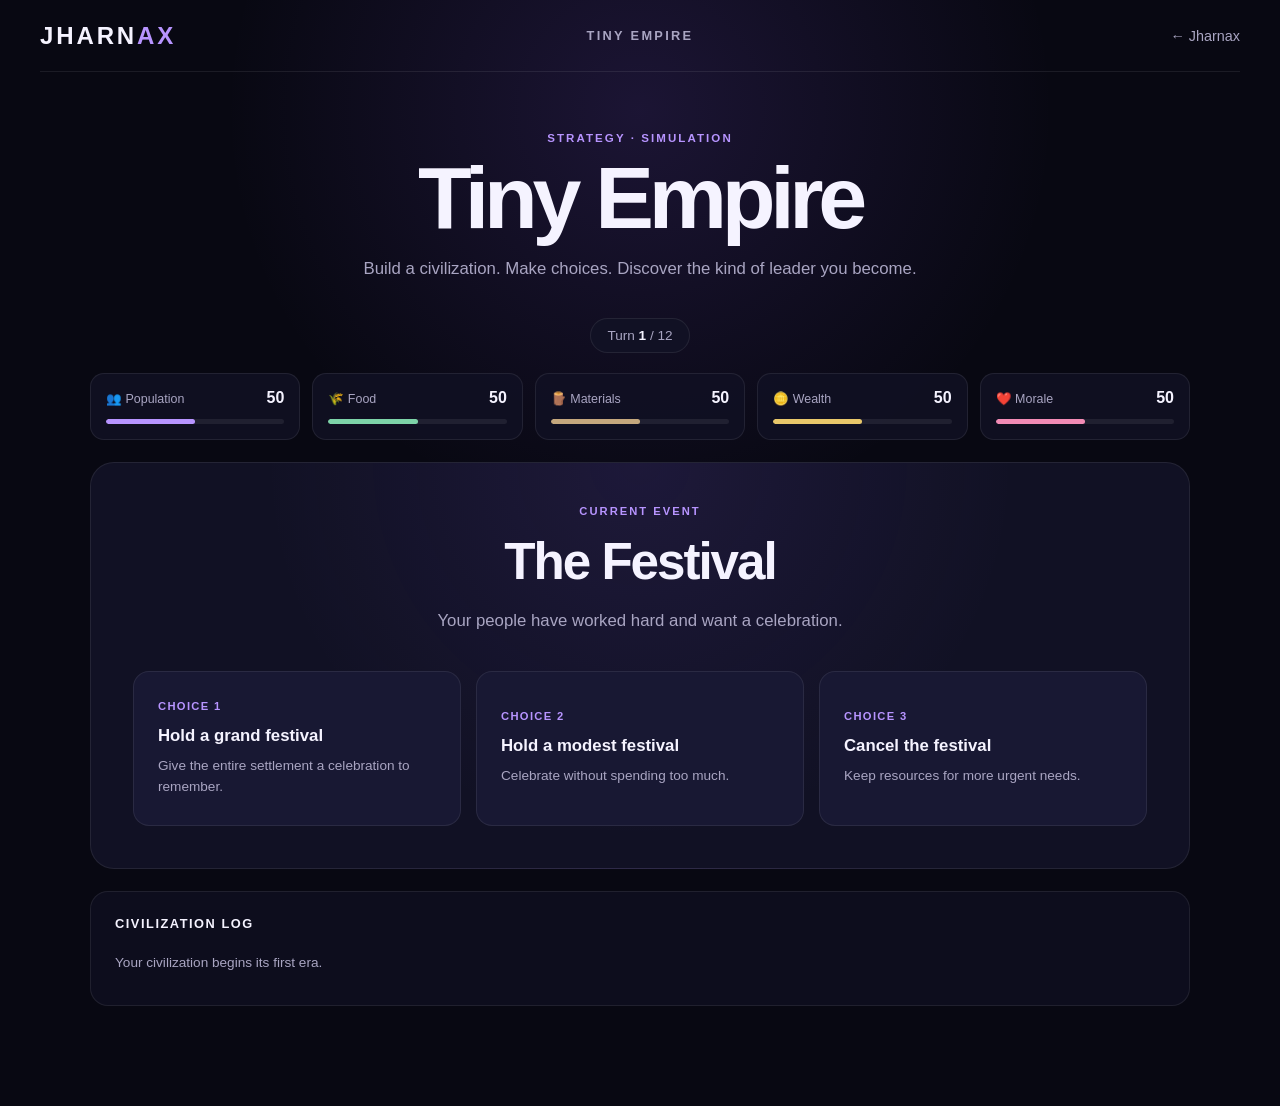
==== commit 6e5b3c70: "Update index.html" ====
--- a/games/pulse-shift/index.html
+++ b/games/pulse-shift/index.html
@@ -1,5 +1,4 @@
 <!DOCTYPE html>
-
 <html lang="en">
 
 <head>
@@ -18,19 +17,14 @@
         content="Tiny Empire — build a civilization through choices, consequences and discover the kind of leader you become."
     >
 
-    <link
-        rel="stylesheet"
-        href="style.css"
-    >
+    <link rel="stylesheet" href="style.css">
 
 </head>
 
 
 <body>
 
-
 <header class="game-header">
-
 
     <a
         href="../../index.html"
@@ -52,7 +46,6 @@
         ← Jharnax
     </a>
 
-
 </header>
 
 
@@ -60,12 +53,11 @@
 <main class="game-page">
 
 
-    <!-- =========================================
+    <!-- ==========================================
          GAME INTRO
-    ========================================== -->
+         ========================================== -->
 
     <section class="game-intro">
-
 
         <div class="game-category">
             STRATEGY · SIMULATION
@@ -78,18 +70,16 @@
 
 
         <p>
-            Build a civilization. Make choices.
-            Discover the kind of leader you become.
+            Build a civilization. Make choices. Discover the kind of leader you become.
         </p>
 
-
     </section>
 
 
 
-    <!-- =========================================
+    <!-- ==========================================
          TURN
-    ========================================== -->
+         ========================================== -->
 
     <div class="turn-display">
 
@@ -105,15 +95,14 @@
 
 
 
-    <!-- =========================================
+    <!-- ==========================================
          RESOURCES
-    ========================================== -->
+         ========================================== -->
 
     <section class="resources">
 
 
         <div class="resource-card">
-
 
             <div class="resource-top">
 
@@ -137,13 +126,11 @@
 
             </div>
 
-
         </div>
 
 
 
         <div class="resource-card">
-
 
             <div class="resource-top">
 
@@ -167,13 +154,11 @@
 
             </div>
 
-
         </div>
 
 
 
         <div class="resource-card">
-
 
             <div class="resource-top">
 
@@ -197,13 +182,11 @@
 
             </div>
 
-
         </div>
 
 
 
         <div class="resource-card">
-
 
             <div class="resource-top">
 
@@ -227,13 +210,11 @@
 
             </div>
 
-
         </div>
 
 
 
         <div class="resource-card">
-
 
             <div class="resource-top">
 
@@ -257,20 +238,17 @@
 
             </div>
 
-
-        </div>
-
+        </div>
 
     </section>
 
 
 
-    <!-- =========================================
+    <!-- ==========================================
          EVENT
-    ========================================== -->
+         ========================================== -->
 
     <section class="event-panel">
-
 
         <div class="event-label">
             CURRENT EVENT
@@ -301,17 +279,15 @@
 
         </div>
 
-
     </section>
 
 
 
-    <!-- =========================================
+    <!-- ==========================================
          CIVILIZATION LOG
-    ========================================== -->
+         ========================================== -->
 
     <section class="civilization-log">
-
 
         <div class="log-heading">
             Civilization Log
@@ -329,14 +305,13 @@
 
         </div>
 
-
     </section>
 
 
 
-    <!-- =========================================
+    <!-- ==========================================
          END SCREEN
-    ========================================== -->
+         ========================================== -->
 
     <section
         class="end-screen"
@@ -345,10 +320,6 @@
     >
 
 
-        <!-- =====================================
-             RESULT HEADER
-        ====================================== -->
-
         <div class="game-category">
             ERA COMPLETE
         </div>
@@ -366,9 +337,9 @@
 
 
 
-        <!-- =====================================
+        <!-- ======================================
              FINAL STATS
-        ====================================== -->
+             ====================================== -->
 
         <div class="final-stats">
 
@@ -427,125 +398,42 @@
 
             </div>
 
-
-        </div>
-
-
-
-        <!-- =====================================
+        </div>
+
+
+
+        <!-- ======================================
              PERSONALITY ARTWORK
-        ====================================== -->
+             ====================================== -->
 
         <div
             class="civilization-visual"
             id="civilizationVisual"
         >
 
-
-            <div class="visual-grid"></div>
-
-
-            <div
-                class="visual-orbit orbit-one"
-            ></div>
-
-
-            <div
-                class="visual-orbit orbit-two"
-            ></div>
-
-
-            <div
-                class="visual-orbit orbit-three"
-            ></div>
-
-
-
-            <div class="visual-core">
-
-
-                <div
-                    class="core-ring ring-outer"
-                ></div>
-
-
-                <div
-                    class="core-ring ring-middle"
-                ></div>
-
-
-                <div
-                    class="core-ring ring-inner"
-                ></div>
-
-
-                <div class="core-symbol">
-
-                    <span></span>
-
-                    <span></span>
-
-                    <span></span>
-
-                </div>
-
-
-            </div>
-
-
-
-            <div
-                class="visual-node node-one"
-            ></div>
-
-
-            <div
-                class="visual-node node-two"
-            ></div>
-
-
-            <div
-                class="visual-node node-three"
-            ></div>
-
-
-            <div
-                class="visual-node node-four"
-            ></div>
-
-
-            <div
-                class="visual-node node-five"
-            ></div>
-
-
-
-            <div class="visual-label">
-
-
-                <span>
-                    YOUR CIVILIZATION
-                </span>
-
-
-                <strong id="visualTrait">
-                    RESILIENCE
-                </strong>
-
-
-            </div>
-
-
-        </div>
-
-
-
-        <!-- =====================================
-             PERSONALITY INTRO
-        ====================================== -->
-
-        <section class="personality-result">
-
+            <!--
+                JavaScript inserts the matching
+                1280 × 1280 personality artwork here.
+            -->
+
+            <img
+                id="personalityArtwork"
+                src="images/strategist.png"
+                alt="Your Tiny Empire personality"
+            >
+
+        </div>
+
+
+
+        <!-- ======================================
+             PERSONALITY RESULT
+             ====================================== -->
+
+        <section
+            class="personality-result"
+            id="personalityResult"
+        >
 
             <div class="personality-result-label">
                 YOUR LEADERSHIP ARCHETYPE
@@ -553,29 +441,136 @@
 
 
             <h3
-                id="personalityInsightTitle"
                 class="personality-result-title"
+                id="personalityTitle"
             >
-                Your Leadership Archetype
+                The Strategist
             </h3>
 
 
             <p
-                id="personalityInsight"
                 class="personality-result-intro"
-            ></p>
-
+                id="personalityIntro"
+            >
+                Your choices reveal a tendency to think ahead,
+                weigh consequences and preserve options before
+                committing to a path.
+            </p>
 
         </section>
 
 
 
-        <!-- =====================================
+        <!-- ======================================
+             PERSONALITY ANALYSIS
+             ====================================== -->
+
+        <section
+            class="personality-analysis"
+            id="personalityAnalysis"
+        >
+
+
+            <article class="personality-card">
+
+                <div class="personality-card-label">
+                    HOW YOU DECIDE
+                </div>
+
+
+                <p id="personalityDecisionStyle">
+                    You naturally look beyond the immediate outcome.
+                    You tend to compare risks, alternatives and
+                    future consequences before making an important move.
+                </p>
+
+            </article>
+
+
+
+            <article class="personality-card">
+
+                <div class="personality-card-label">
+                    HOW YOU MOVE THROUGH LIFE
+                </div>
+
+
+                <p id="personalityLifePattern">
+                    You are more comfortable when you understand where
+                    a decision may lead. You often prefer creating
+                    stability and preserving possibilities rather than
+                    acting simply for the sake of action.
+                </p>
+
+            </article>
+
+
+
+            <article class="personality-card">
+
+                <div class="personality-card-label">
+                    YOUR STRENGTH
+                </div>
+
+
+                <p id="personalityStrength">
+                    You can remain thoughtful when circumstances become
+                    complicated. You are capable of seeing connections
+                    between decisions that other people may treat as
+                    separate.
+                </p>
+
+            </article>
+
+
+
+            <article class="personality-card">
+
+                <div class="personality-card-label">
+                    YOUR BLIND SPOT
+                </div>
+
+
+                <p id="personalityBlindSpot">
+                    Careful thinking can become overthinking. When too
+                    much depends on getting the decision right, you may
+                    delay action or protect future possibilities at the
+                    expense of the present moment.
+                </p>
+
+            </article>
+
+        </section>
+
+
+
+        <!-- ======================================
+             DECISION PHILOSOPHY
+             ====================================== -->
+
+        <section
+            class="decision-philosophy"
+            id="decisionPhilosophy"
+        >
+
+            <div class="decision-philosophy-label">
+                YOUR DECISION PHILOSOPHY
+            </div>
+
+
+            <p id="decisionPhilosophyText">
+                You naturally think several moves ahead.
+            </p>
+
+        </section>
+
+
+
+        <!-- ======================================
              FINAL STORY
-        ====================================== -->
-
-        <section class="final-story">
-
+             ====================================== -->
+
+        <div class="final-story">
 
             <h3>
                 Your Civilization
@@ -584,131 +579,31 @@
 
             <p id="finalStory"></p>
 
-
-        </section>
-
-
-
-        <!-- =====================================
-             PERSONALITY ANALYSIS
-        ====================================== -->
-
-        <section class="personality-analysis">
-
-
-            <!-- HOW YOU DECIDE -->
-
-            <article class="personality-card">
-
-
-                <div class="personality-card-label">
-                    HOW YOU DECIDE
-                </div>
-
-
-                <p id="howYouDecide"></p>
-
-
-            </article>
-
-
-
-            <!-- HOW YOU MOVE THROUGH LIFE -->
-
-            <article class="personality-card">
-
-
-                <div class="personality-card-label">
-                    HOW YOU MOVE THROUGH LIFE
-                </div>
-
-
-                <p id="howYouMoveThroughLife"></p>
-
-
-            </article>
-
-
-
-            <!-- YOUR STRENGTH -->
-
-            <article class="personality-card">
-
-
-                <div class="personality-card-label">
-                    YOUR STRENGTH
-                </div>
-
-
-                <p id="personalityStrength"></p>
-
-
-            </article>
-
-
-
-            <!-- YOUR BLIND SPOT -->
-
-            <article class="personality-card">
-
-
-                <div class="personality-card-label">
-                    YOUR BLIND SPOT
-                </div>
-
-
-                <p id="personalityBlindSpot"></p>
-
-
-            </article>
-
-
-
-        </section>
-
-
-
-        <!-- =====================================
-             DECISION PHILOSOPHY
-        ====================================== -->
-
-        <section class="decision-philosophy">
-
-
-            <div class="decision-philosophy-label">
-                YOUR DECISION PHILOSOPHY
-            </div>
-
-
-            <p id="decisionPhilosophy"></p>
-
-
-        </section>
-
-
-
-        <!-- =====================================
+        </div>
+
+
+
+        <!-- ======================================
              DEFINING TRAIT
-        ====================================== -->
+             ====================================== -->
 
         <div class="defining-trait">
-
 
             <span>
                 Your defining trait
             </span>
 
 
-            <strong id="definingTrait"></strong>
-
-
-        </div>
-
-
-
-        <!-- =====================================
+            <strong id="definingTrait">
+            </strong>
+
+        </div>
+
+
+
+        <!-- ======================================
              ACTIONS
-        ====================================== -->
+             ====================================== -->
 
         <div class="end-actions">
 
@@ -729,20 +624,17 @@
                 Return to Jharnax
             </a>
 
-
         </div>
 
 
     </section>
 
-
 </main>
 
 
 
 <script src="script.js"></script>
 
-
 </body>
 
 </html>
--- a/games/pulse-shift/style.css
+++ b/games/pulse-shift/style.css
@@ -1895,3 +1895,286 @@
     }
 
 }
+/* ==================================================
+   TINY EMPIRE — PERSONALITY RESULT
+   ================================================== */
+
+/*
+   The result artwork is supplied as a 1280 × 1280 image.
+   Keep the presentation square on every screen size.
+*/
+
+.civilization-visual {
+    width: min(720px, 100%) !important;
+    height: auto !important;
+    aspect-ratio: 1 / 1 !important;
+    margin: 15px auto 50px !important;
+    position: relative;
+    overflow: hidden;
+    display: flex;
+    align-items: center;
+    justify-content: center;
+}
+
+.civilization-visual img {
+    display: block;
+    width: 100%;
+    height: 100%;
+    max-width: none;
+    object-fit: contain;
+    object-position: center;
+    border-radius: 26px;
+}
+
+
+/* Hide the old technical civilization visualization
+   when the personality artwork is being used. */
+
+.civilization-visual .visual-grid,
+.civilization-visual .visual-orbit,
+.civilization-visual .visual-core,
+.civilization-visual .visual-node,
+.civilization-visual .visual-label {
+    display: none !important;
+}
+
+
+/* ==================================================
+   PERSONALITY RESULT INTRO
+   ================================================== */
+
+.personality-result {
+    max-width: 760px;
+    margin: 0 auto 42px;
+    padding: 36px 30px;
+    border-top: 1px solid var(--border);
+    border-bottom: 1px solid var(--border);
+    text-align: center;
+}
+
+.personality-result-label {
+    margin-bottom: 12px;
+    color: var(--accent-light);
+    font-size: 0.7rem;
+    font-weight: 800;
+    letter-spacing: 0.18em;
+    text-transform: uppercase;
+}
+
+.personality-result-title {
+    margin: 0 0 14px;
+    color: var(--text);
+    font-size: clamp(2rem, 5vw, 3rem);
+    line-height: 1.05;
+    letter-spacing: -0.04em;
+}
+
+.personality-result-intro {
+    max-width: 650px;
+    margin: 0 auto;
+    color: var(--muted);
+    font-size: 1.05rem;
+    line-height: 1.8;
+}
+
+
+/* ==================================================
+   PERSONALITY ANALYSIS
+   ================================================== */
+
+.personality-analysis {
+    max-width: 850px;
+    margin: 0 auto 42px;
+    display: grid;
+    grid-template-columns: repeat(2, minmax(0, 1fr));
+    gap: 14px;
+}
+
+.personality-card {
+    min-height: 190px;
+    padding: 26px;
+    border: 1px solid var(--border);
+    border-radius: 18px;
+    background:
+        linear-gradient(
+            145deg,
+            rgba(139, 92, 246, 0.08),
+            rgba(17, 17, 36, 0.9)
+        );
+    text-align: left;
+}
+
+.personality-card-label {
+    margin-bottom: 14px;
+    color: var(--accent-light);
+    font-size: 0.68rem;
+    font-weight: 800;
+    letter-spacing: 0.16em;
+    text-transform: uppercase;
+}
+
+.personality-card p {
+    margin: 0;
+    color: var(--muted);
+    font-size: 0.95rem;
+    line-height: 1.75;
+}
+
+
+/* ==================================================
+   DECISION PHILOSOPHY
+   ================================================== */
+
+.decision-philosophy {
+    max-width: 760px;
+    margin: 0 auto 42px;
+    padding: 30px;
+    border: 1px solid rgba(183, 148, 255, 0.18);
+    border-radius: 18px;
+    background:
+        radial-gradient(
+            circle at 50% 0%,
+            rgba(139, 92, 246, 0.10),
+            transparent 65%
+        ),
+        rgba(17, 17, 36, 0.65);
+    text-align: center;
+}
+
+.decision-philosophy-label {
+    margin-bottom: 14px;
+    color: var(--accent-light);
+    font-size: 0.68rem;
+    font-weight: 800;
+    letter-spacing: 0.17em;
+    text-transform: uppercase;
+}
+
+.decision-philosophy p {
+    margin: 0;
+    color: var(--text);
+    font-size: 1.05rem;
+    line-height: 1.8;
+}
+
+
+/* ==================================================
+   STRONGER FINAL STORY
+   ================================================== */
+
+.final-story {
+    max-width: 720px;
+    margin: 0 auto 38px;
+    padding: 34px 0 0;
+    border-top: 1px solid var(--border);
+    text-align: center;
+}
+
+.final-story h3 {
+    margin: 0 0 14px;
+    color: var(--text);
+    font-size: 1.15rem;
+}
+
+.final-story p {
+    margin: 0;
+    color: var(--muted);
+    font-size: 1rem;
+    line-height: 1.8;
+}
+
+
+/* ==================================================
+   DEFINING TRAIT
+   ================================================== */
+
+.defining-trait {
+    margin: 40px auto;
+    padding: 24px;
+    border: 1px solid rgba(183, 148, 255, 0.16);
+    border-radius: 16px;
+    background: rgba(139, 92, 246, 0.05);
+    display: flex;
+    flex-direction: column;
+    align-items: center;
+    gap: 8px;
+}
+
+.defining-trait span {
+    color: var(--muted);
+    font-size: 0.7rem;
+    font-weight: 800;
+    letter-spacing: 0.15em;
+    text-transform: uppercase;
+}
+
+.defining-trait strong {
+    color: var(--accent-light);
+    font-size: clamp(1.7rem, 4vw, 2.2rem);
+    letter-spacing: 0.04em;
+}
+
+
+/* ==================================================
+   PERSONALITY RESULT — MOBILE
+   ================================================== */
+
+@media (max-width: 850px) {
+
+    .civilization-visual {
+        width: min(620px, 100%) !important;
+        height: auto !important;
+        aspect-ratio: 1 / 1 !important;
+        border-radius: 24px;
+    }
+
+    .civilization-visual img {
+        border-radius: 22px;
+    }
+
+    .personality-analysis {
+        grid-template-columns: 1fr;
+    }
+
+    .personality-card {
+        min-height: auto;
+    }
+
+}
+
+
+@media (max-width: 600px) {
+
+    .civilization-visual {
+        width: 100% !important;
+        height: auto !important;
+        aspect-ratio: 1 / 1 !important;
+        margin: 15px auto 40px !important;
+        border-radius: 18px;
+    }
+
+    .civilization-visual img {
+        border-radius: 16px;
+    }
+
+    .personality-result {
+        padding: 30px 18px;
+    }
+
+    .personality-result-title {
+        font-size: 2rem;
+    }
+
+    .personality-result-intro {
+        font-size: 0.95rem;
+    }
+
+    .personality-card {
+        padding: 22px;
+    }
+
+    .decision-philosophy {
+        padding: 24px 18px;
+    }
+
+}
